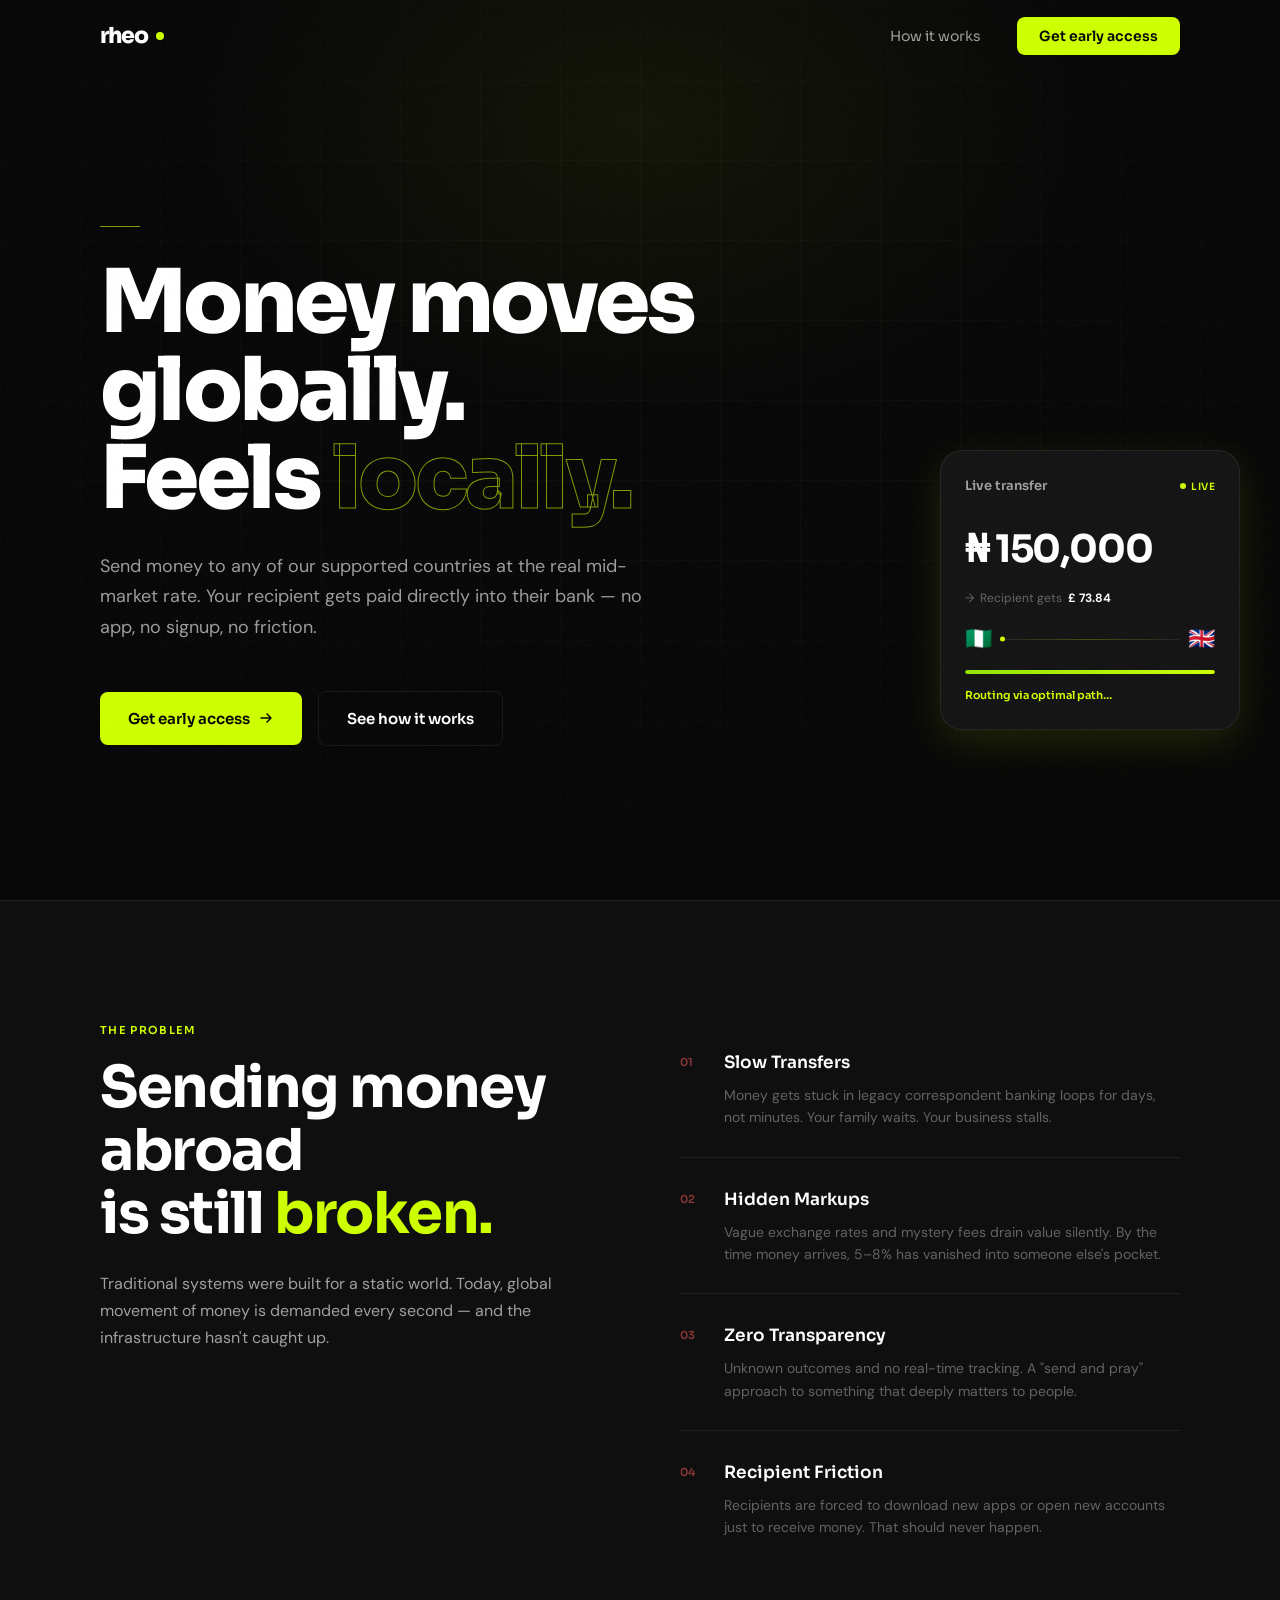
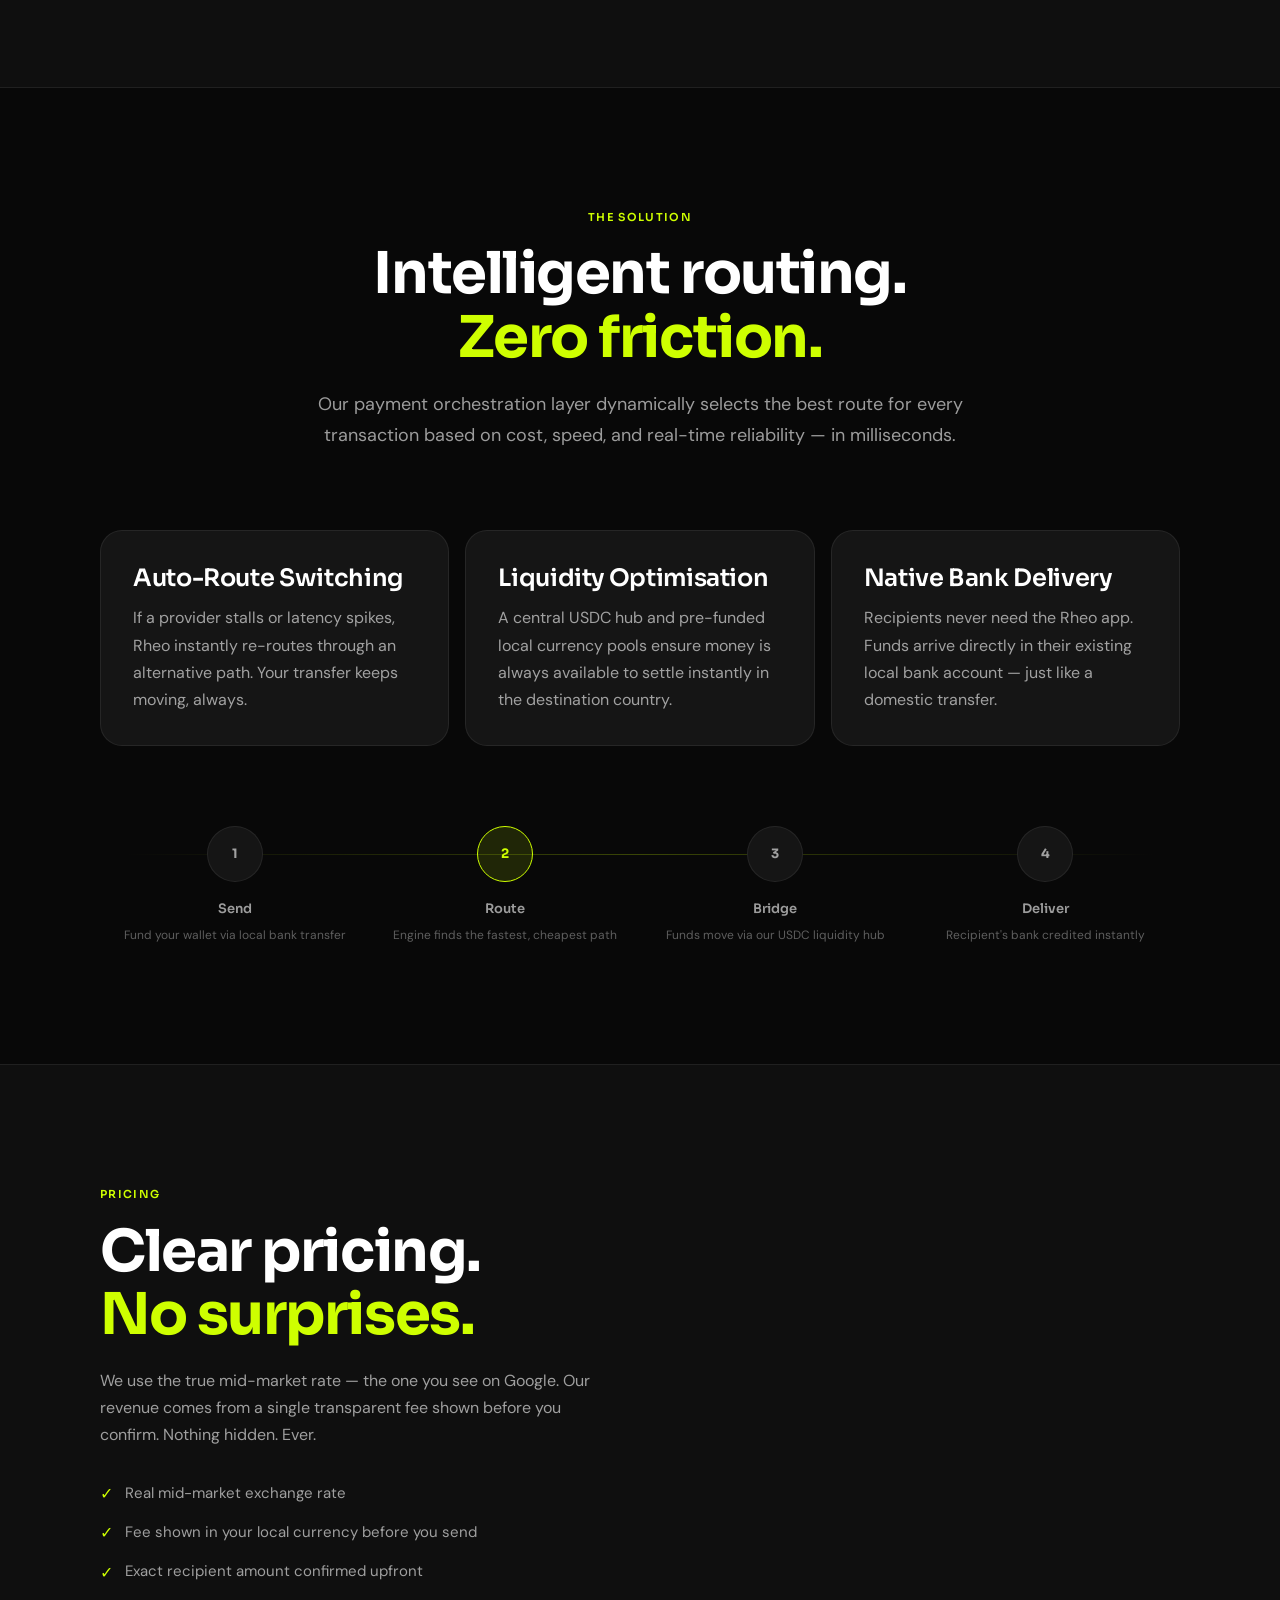
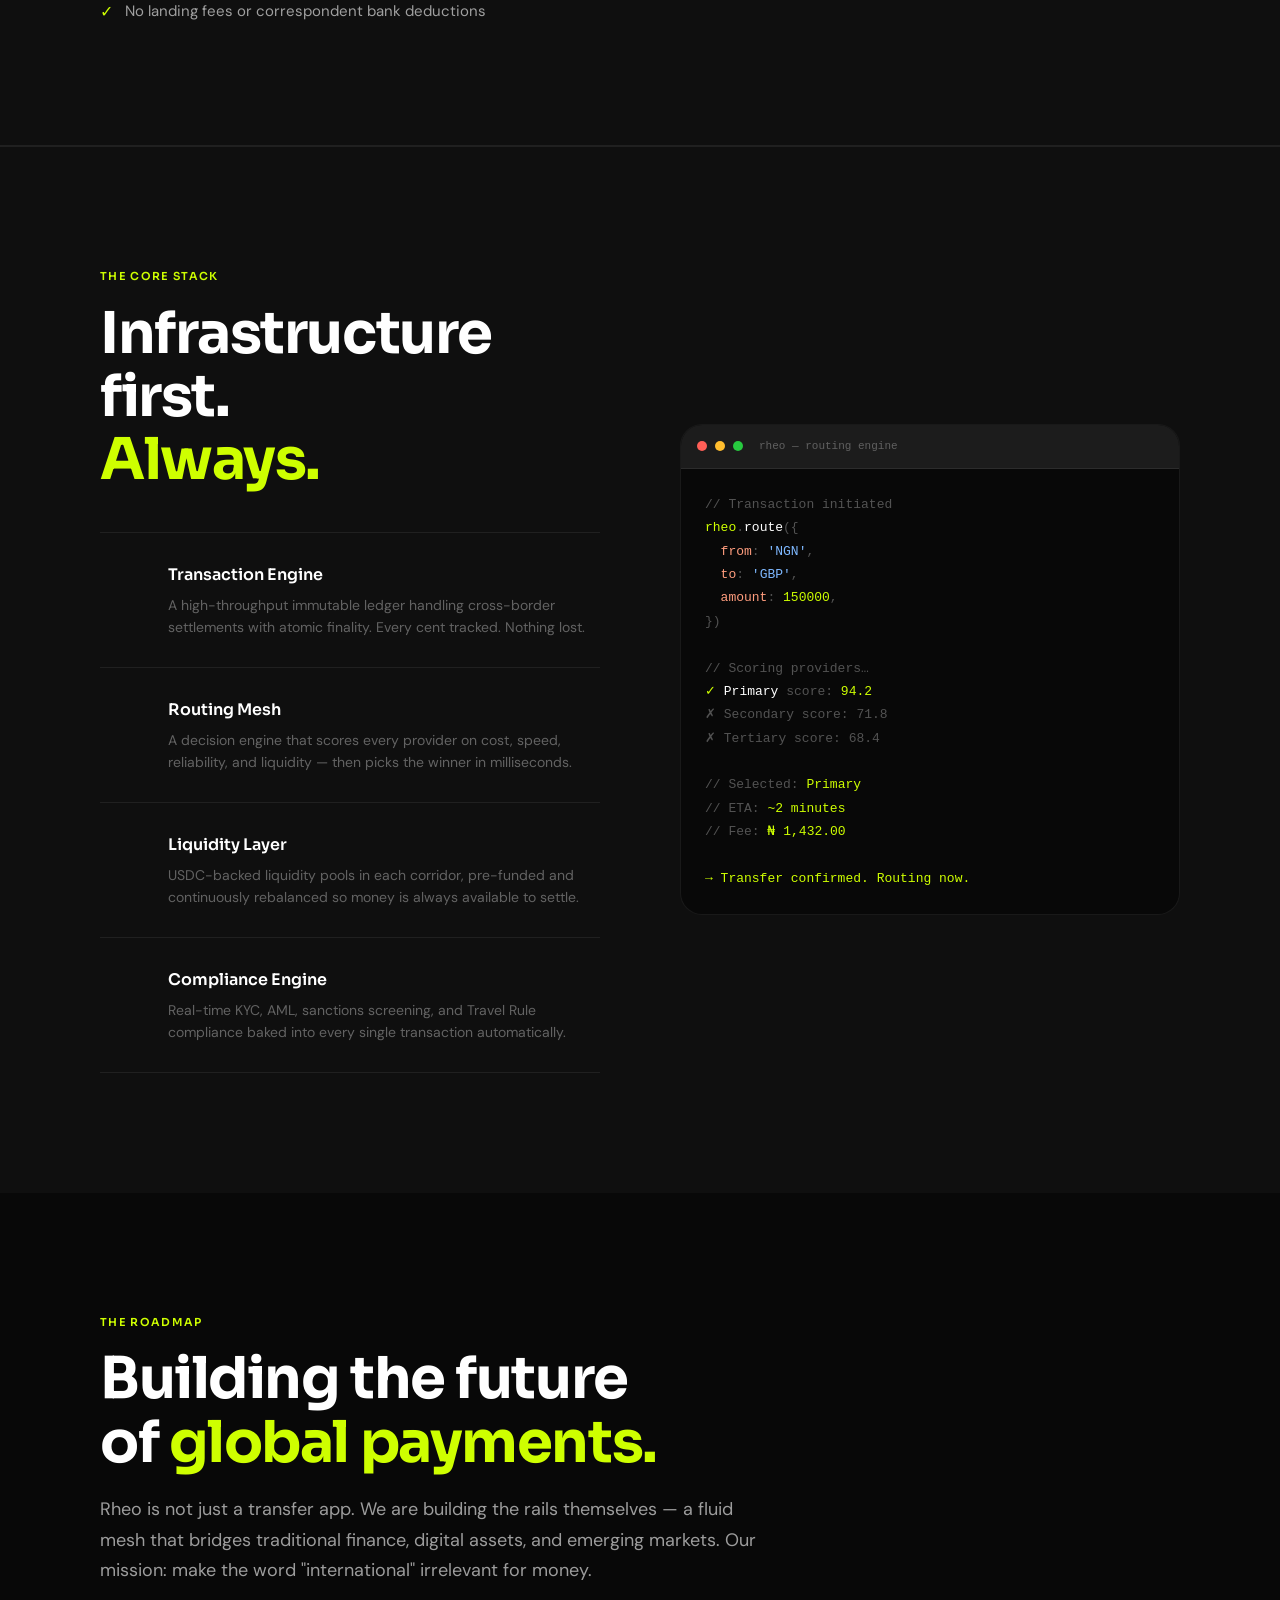
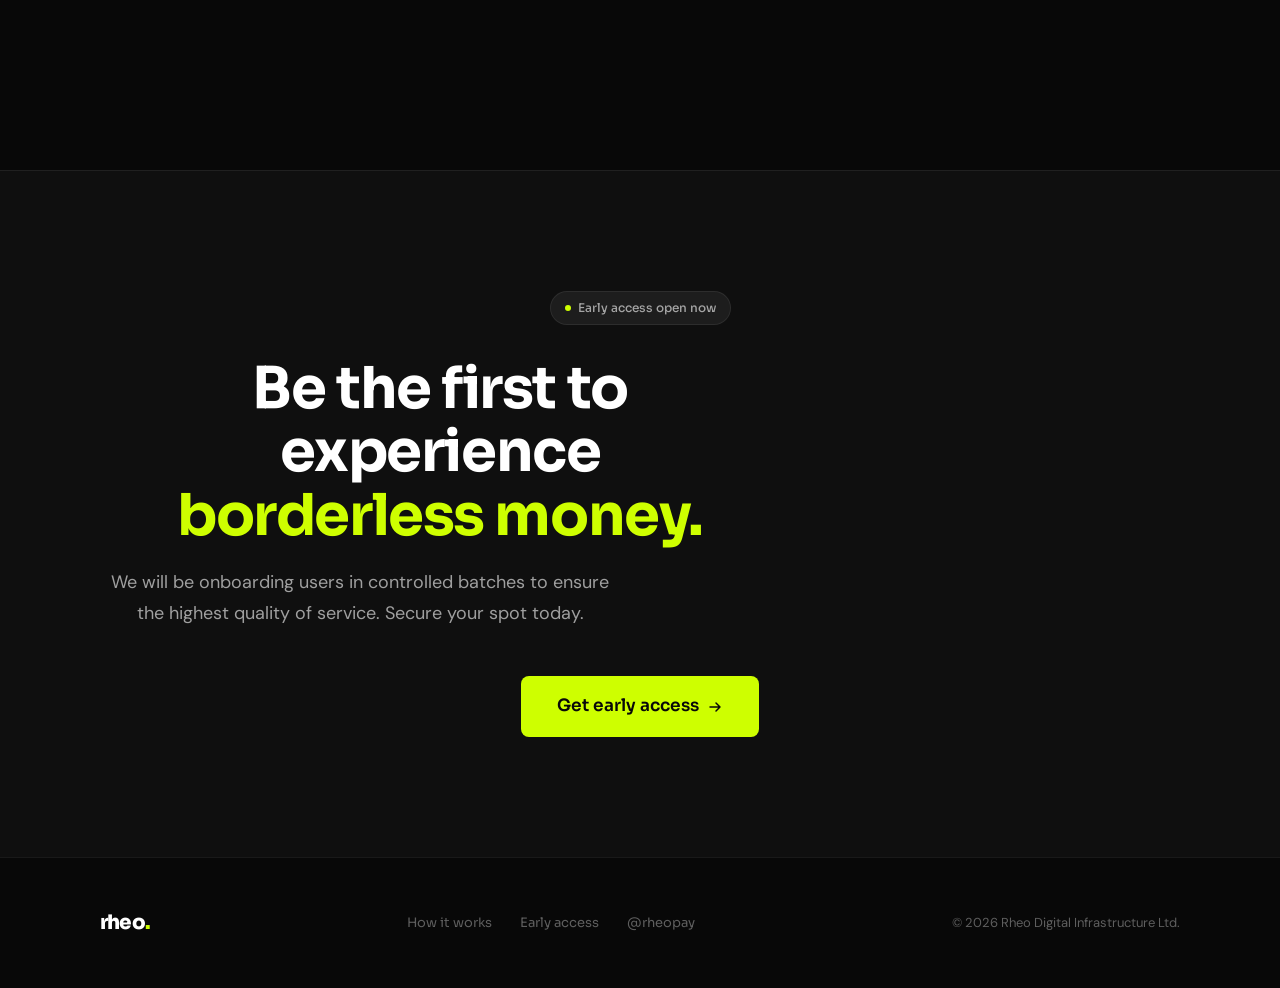
==== index.html @ 4172e14a "v1.0" ====
<!DOCTYPE html>
<html lang="en">
<head>
  <meta charset="UTF-8"/>
  <meta name="viewport" content="width=device-width, initial-scale=1.0"/>
  <meta name="author" content="Omidiran Toheeb"/>
  <meta name="description" content="Rheo — Global money routing infrastructure. Send money internationally as seamlessly as a local bank transfer."/>
  <title>Rheo — Global Money Routing Infrastructure</title>
  <link rel="preconnect" href="https://fonts.googleapis.com"/>
  <link rel="preconnect" href="https://fonts.gstatic.com" crossorigin/>
  <link href="https://fonts.googleapis.com/css2?family=Sora:wght@300;400;500;600;700;800&family=DM+Sans:ital,wght@0,300;0,400;0,500;1,300&display=swap" rel="stylesheet"/>
  <link rel="stylesheet" href="style.css"/>
</head>
<body>

  <!-- ════════════════════════════════════════
       NAVIGATION
  ════════════════════════════════════════ -->
  <nav class="nav" id="nav">
    <div class="nav__inner">
      <a href="index.html" class="nav__logo">
        rheo <span class="nav__logo-dot"></span>
      </a>
      <ul class="nav__links">
        <li><a href="work.html">How it works</a></li>
        <li><a href="access.html" class="nav__cta">Get early access</a></li>
      </ul>
    </div>
  </nav>

  <!-- ════════════════════════════════════════
       HERO
  ════════════════════════════════════════ -->
  <section class="hero">
    <div class="hero__bg"></div>

    <div class="hero__inner">
      <div class="hero__eyebrow reveal">
        <div class="hero__line"></div>
      </div>

      <h1 class="hero__title reveal reveal-delay-1">
        Money moves globally.<br>
        Feels <span class="highlight">locally.</span>
      </h1>

      <p class="hero__sub reveal reveal-delay-2">
        Send money to any of our supported countries at the real mid-market rate. Your recipient gets paid directly into their bank — no app, no signup, no friction.
      </p>

      <div class="hero__actions reveal reveal-delay-3">
        <a href="access.html" class="btn btn--lime">
          Get early access
          <svg width="16" height="16" viewBox="0 0 16 16" fill="none"><path d="M3 8h10M9 4l4 4-4 4" stroke="currentColor" stroke-width="1.5" stroke-linecap="round" stroke-linejoin="round"/></svg>
        </a>
        <a href="work.html" class="btn btn--outline">
          See how it works
        </a>
      </div>
    </div>

    <!-- floating transfer card -->
    <div class="hero__card-float reveal reveal-delay-4">
      <div class="transfer-card">
        <div class="transfer-card__header">
          <span class="transfer-card__title">Live transfer</span>
          <span class="live-badge">
            <span class="pill-dot"></span> LIVE
          </span>
        </div>
        <div class="transfer-card__amount">₦ 150,000</div>
        <div class="transfer-card__meta">
          <span>→</span> Recipient gets <strong style="color:var(--white)">£ 73.84</strong>
        </div>
        <div class="transfer-card__route">
          <span class="route-flag">🇳🇬</span>
          <div class="route-arrow"><div class="route-dot-anim"></div></div>
          <span class="route-flag">🇬🇧</span>
        </div>
        <div class="transfer-card__bar">
          <div class="transfer-card__bar-fill"></div>
        </div>
        <div class="transfer-card__status">Routing via optimal path…</div>
      </div>
    </div>
  </section>

  <!-- ════════════════════════════════════════
       STATS ROW
  ════════════════════════════════════════ -->
  <!-- <section class="section--sm">
    <div class="container">
      <div class="stats-row reveal">
        <div class="stats-row__item">
          <div class="stats-row__num"><span class="lime">5</span></div>
          <div class="stats-row__label">Launch corridors</div>
        </div>
        <div class="stats-row__item">
          <div class="stats-row__num">&lt;<span class="lime">4</span>m</div>
          <div class="stats-row__label">Transfer target time</div>
        </div>
        <div class="stats-row__item">
          <div class="stats-row__num"><span class="lime">0</span>%</div>
          <div class="stats-row__label">FX markup hidden</div>
        </div>
        <div class="stats-row__item">
          <div class="stats-row__num"><span class="lime">All</span></div>
          <div class="stats-row__label">Countries — our goal</div>
        </div>
      </div>
    </div>
  </section> -->

  <!-- ════════════════════════════════════════
       PROBLEM SECTION
  ════════════════════════════════════════ -->
  <section class="section problem-section">
    <div class="container">
      <div class="problem-grid">
        <div>
          <p class="label reveal">The problem</p>
          <h2 class="display-lg reveal reveal-delay-1" style="margin-top:16px; margin-bottom:24px;">
            Sending money abroad<br>is still <span class="lime">broken.</span>
          </h2>
          <p class="body-md reveal reveal-delay-2">
            Traditional systems were built for a static world. Today, global movement of money is demanded every second — and the infrastructure hasn't caught up.
          </p>
        </div>

        <div class="problem-list">
          <div class="problem-item reveal reveal-delay-1">
            <span class="problem-item__num">01</span>
            <div>
              <div class="problem-item__title">Slow Transfers</div>
              <div class="problem-item__body">Money gets stuck in legacy correspondent banking loops for days, not minutes. Your family waits. Your business stalls.</div>
            </div>
          </div>
          <div class="problem-item reveal reveal-delay-2">
            <span class="problem-item__num">02</span>
            <div>
              <div class="problem-item__title">Hidden Markups</div>
              <div class="problem-item__body">Vague exchange rates and mystery fees drain value silently. By the time money arrives, 5–8% has vanished into someone else's pocket.</div>
            </div>
          </div>
          <div class="problem-item reveal reveal-delay-3">
            <span class="problem-item__num">03</span>
            <div>
              <div class="problem-item__title">Zero Transparency</div>
              <div class="problem-item__body">Unknown outcomes and no real-time tracking. A "send and pray" approach to something that deeply matters to people.</div>
            </div>
          </div>
          <div class="problem-item reveal reveal-delay-4">
            <span class="problem-item__num">04</span>
            <div>
              <div class="problem-item__title">Recipient Friction</div>
              <div class="problem-item__body">Recipients are forced to download new apps or open new accounts just to receive money. That should never happen.</div>
            </div>
          </div>
        </div>
      </div>
    </div>
  </section>

  <!-- ════════════════════════════════════════
       SOLUTION SECTION
  ════════════════════════════════════════ -->
  <section class="section">
    <div class="container">
      <div class="solution-header reveal">
        <p class="label">The solution</p>
        <h2 class="display-lg" style="margin-top:16px; margin-bottom:20px;">
          Intelligent routing.<br><span class="lime">Zero friction.</span>
        </h2>
        <p class="body-lg">
          Our payment orchestration layer dynamically selects the best route for every transaction based on cost, speed, and real-time reliability — in milliseconds.
        </p>
      </div>

      <div class="solution-grid">
        <div class="card card--lime-border reveal reveal-delay-1">
          <h3 class="display-sm" style="margin-bottom:10px;">Auto-Route Switching</h3>
          <p class="body-md">If a provider stalls or latency spikes, Rheo instantly re-routes through an alternative path. Your transfer keeps moving, always.</p>
        </div>
        <div class="card card--lime-border reveal reveal-delay-2">
          <h3 class="display-sm" style="margin-bottom:10px;">Liquidity Optimisation</h3>
          <p class="body-md">A central USDC hub and pre-funded local currency pools ensure money is always available to settle instantly in the destination country.</p>
        </div>
        <div class="card card--lime-border reveal reveal-delay-3">
          <h3 class="display-sm" style="margin-bottom:10px;">Native Bank Delivery</h3>
          <p class="body-md">Recipients never need the Rheo app. Funds arrive directly in their existing local bank account — just like a domestic transfer.</p>
        </div>
      </div>

      <!-- step flow -->
      <div class="step-flow reveal">
        <div class="step">
          <div class="step__num active">1</div>
          <div class="step__label">Send</div>
          <div class="step__desc">Fund your wallet via local bank transfer</div>
        </div>
        <div class="step">
          <div class="step__num">2</div>
          <div class="step__label">Route</div>
          <div class="step__desc">Engine finds the fastest, cheapest path</div>
        </div>
        <div class="step">
          <div class="step__num">3</div>
          <div class="step__label">Bridge</div>
          <div class="step__desc">Funds move via our USDC liquidity hub</div>
        </div>
        <div class="step">
          <div class="step__num">4</div>
          <div class="step__label">Deliver</div>
          <div class="step__desc">Recipient's bank credited instantly</div>
        </div>
      </div>
    </div>
  </section>

  <!-- ════════════════════════════════════════
       PRICING SECTION
  ════════════════════════════════════════ -->
  <section class="section" style="background: var(--black-2); border-top: 1px solid var(--border); border-bottom: 1px solid var(--border);">
    <div class="container">
      <div class="pricing-grid">
        <div>
          <p class="label reveal">Pricing</p>
          <h2 class="display-lg reveal reveal-delay-1" style="margin-top:16px; margin-bottom:20px;">
            Clear pricing.<br><span class="lime">No surprises.</span>
          </h2>
          <p class="body-md reveal reveal-delay-2" style="margin-bottom:32px;">
            We use the true mid-market rate — the one you see on Google. Our revenue comes from a single transparent fee shown before you confirm. Nothing hidden. Ever.
          </p>
          <div style="display:flex; flex-direction:column; gap:12px;" class="reveal reveal-delay-3">
            <div style="display:flex; align-items:center; gap:12px;">
              <span style="color:var(--lime); font-size:16px;">✓</span>
              <span class="body-md" style="font-size:15px;">Real mid-market exchange rate</span>
            </div>
            <div style="display:flex; align-items:center; gap:12px;">
              <span style="color:var(--lime); font-size:16px;">✓</span>
              <span class="body-md" style="font-size:15px;">Fee shown in your local currency before you send</span>
            </div>
            <div style="display:flex; align-items:center; gap:12px;">
              <span style="color:var(--lime); font-size:16px;">✓</span>
              <span class="body-md" style="font-size:15px;">Exact recipient amount confirmed upfront</span>
            </div>
            <div style="display:flex; align-items:center; gap:12px;">
              <span style="color:var(--lime); font-size:16px;">✓</span>
              <span class="body-md" style="font-size:15px;">No landing fees or correspondent bank deductions</span>
            </div>
          </div>
        </div>

        <!-- <div class="reveal reveal-delay-2">
          <div class="pricing-comparison">
            <div class="pricing-comparison__header">
              <div class="pricing-comparison__col-label">Amount</div>
              <div class="pricing-comparison__col-label">Others (avg)</div>
              <div class="pricing-comparison__col-label ours">Rheo fee</div>
            </div>
            <div class="pricing-row">
              <div class="pricing-row__amount">$50</div>
              <div class="pricing-row__fee">~$3.10</div>
              <div class="pricing-row__fee ours">$1.83</div>
            </div>
            <div class="pricing-row">
              <div class="pricing-row__amount">$100</div>
              <div class="pricing-row__fee">~$5.20</div>
              <div class="pricing-row__fee ours">$2.93</div>
            </div>
            <div class="pricing-row">
              <div class="pricing-row__amount">$250</div>
              <div class="pricing-row__fee">~$7.80</div>
              <div class="pricing-row__fee ours">$5.12</div>
            </div>
            <div class="pricing-row">
              <div class="pricing-row__amount">$500</div>
              <div class="pricing-row__fee">~$12.50</div>
              <div class="pricing-row__fee ours">$7.94</div>
            </div>
            <div class="pricing-row">
              <div class="pricing-row__amount">$1,000</div>
              <div class="pricing-row__fee">~$22.00</div>
              <div class="pricing-row__fee ours">$13.04</div>
            </div>
            <div class="pricing-row">
              <div class="pricing-row__amount">$5,000</div>
              <div class="pricing-row__fee">~$85.00</div>
              <div class="pricing-row__fee ours">$45.00</div>
            </div> 
          </div>
          <p class="body-sm" style="text-align:center; margin-top:12px;">Fee computed dynamically per corridor. No hidden additions.</p>
        </div> -->
      </div>
    </div>
  </section>

  <!-- ════════════════════════════════════════
       CORE STACK SECTION
  ════════════════════════════════════════ -->
  <section class="section stack-section">
    <div class="container">
      <div class="stack-grid">
        <div>
          <p class="label reveal">The core stack</p>
          <h2 class="display-lg reveal reveal-delay-1" style="margin-top:16px; margin-bottom:40px;">
            Infrastructure first.<br><span class="lime">Always.</span>
          </h2>
          <div class="stack-list">
            <div class="stack-item reveal reveal-delay-1">
              <div></div>
              <div>
                <div class="stack-item__title">Transaction Engine</div>
                <div class="stack-item__body">A high-throughput immutable ledger handling cross-border settlements with atomic finality. Every cent tracked. Nothing lost.</div>
              </div>
            </div>
            <div class="stack-item reveal reveal-delay-2">
              <div></div>
              <div>
                <div class="stack-item__title">Routing Mesh</div>
                <div class="stack-item__body">A decision engine that scores every provider on cost, speed, reliability, and liquidity — then picks the winner in milliseconds.</div>
              </div>
            </div>
            <div class="stack-item reveal reveal-delay-3">
              <div></div>
              <div>
                <div class="stack-item__title">Liquidity Layer</div>
                <div class="stack-item__body">USDC-backed liquidity pools in each corridor, pre-funded and continuously rebalanced so money is always available to settle.</div>
              </div>
            </div>
            <div class="stack-item reveal reveal-delay-4">
              <div></div>
              <div>
                <div class="stack-item__title">Compliance Engine</div>
                <div class="stack-item__body">Real-time KYC, AML, sanctions screening, and Travel Rule compliance baked into every single transaction automatically.</div>
              </div>
            </div>
          </div>
        </div>

        <!-- terminal -->
        <div class="terminal reveal reveal-delay-2">
          <div class="terminal__bar">
            <div class="terminal__dot" style="background:#FF5F57;"></div>
            <div class="terminal__dot" style="background:#FFBD2E;"></div>
            <div class="terminal__dot" style="background:#27C93F;"></div>
            <span style="margin-left:8px; font-size:11px; color:rgba(255,255,255,0.3); font-family:'Courier New';">rheo — routing engine</span>
          </div>
          <div class="terminal__body">
            <div><span class="t-dim">// Transaction initiated</span></div>
            <div><span class="t-lime">rheo</span><span class="t-dim">.</span><span class="t-white">route</span><span class="t-dim">({</span></div>
            <div>&nbsp;&nbsp;<span class="t-str">from</span><span class="t-dim">: </span><span class="t-blue">'NGN'</span><span class="t-dim">,</span></div>
            <div>&nbsp;&nbsp;<span class="t-str">to</span><span class="t-dim">: </span><span class="t-blue">'GBP'</span><span class="t-dim">,</span></div>
            <div>&nbsp;&nbsp;<span class="t-str">amount</span><span class="t-dim">: </span><span class="t-lime">150000</span><span class="t-dim">,</span></div>
            <div><span class="t-dim">})</span></div>
            <br>
            <div><span class="t-dim">// Scoring providers…</span></div>
            <div><span class="t-lime">✓</span> <span class="t-white">Primary</span><span class="t-dim"> score: </span><span class="t-lime">94.2</span></div>
            <div><span class="t-dim">✗ Secondary</span> <span class="t-dim">score: 71.8</span></div>
            <div><span class="t-dim">✗ Tertiary</span> <span class="t-dim">score: 68.4</span></div>
            <br>
            <div><span class="t-dim">// Selected: </span><span class="t-lime">Primary</span></div>
            <div><span class="t-dim">// ETA: </span><span class="t-lime">~2 minutes</span></div>
            <div><span class="t-dim">// Fee: </span><span class="t-lime">₦ 1,432.00</span></div>
            <br>
            <div><span class="t-lime">→ Transfer confirmed. Routing now.</span></div>
          </div>
        </div>
      </div>
    </div>
  </section>

  <!-- ════════════════════════════════════════
       FUTURE SECTION
  ════════════════════════════════════════ -->
  <section class="section">
    <div class="container">
      <div style="max-width:680px; margin-bottom:64px;">
        <p class="label reveal">The roadmap</p>
        <h2 class="display-lg reveal reveal-delay-1" style="margin-top:16px; margin-bottom:20px;">
          Building the future<br>of <span class="lime">global payments.</span>
        </h2>
        <p class="body-lg reveal reveal-delay-2">
          Rheo is not just a transfer app. We are building the rails themselves — a fluid mesh that bridges traditional finance, digital assets, and emerging markets. Our mission: make the word "international" irrelevant for money.
        </p>
      </div>

      <!-- <div class="future-grid">
        <div class="card reveal reveal-delay-1">
          <div style="font-size:11px; font-family:var(--font-display); font-weight:600; letter-spacing:0.1em; text-transform:uppercase; color:var(--lime); margin-bottom:16px;">Phase 1 — Now</div>
          <h3 class="display-sm" style="margin-bottom:10px;">Consumer Remittance App</h3>
          <p class="body-md">5 corridors. Fast, transparent transfers. Premium mobile experience. Recipient needs no Rheo account.</p>
        </div>
        <div class="card reveal reveal-delay-2">
          <div style="font-size:11px; font-family:var(--font-display); font-weight:600; letter-spacing:0.1em; text-transform:uppercase; color:var(--white-35); margin-bottom:16px;">Phase 2 — Year 2</div>
          <h3 class="display-sm" style="margin-bottom:10px;">Scale + SME Tools</h3>
          <p class="body-md">Expand corridors globally. Business payment tools. Batch payments. Team approvals. Volume pricing.</p>
        </div>
        <div class="card reveal reveal-delay-3">
          <div style="font-size:11px; font-family:var(--font-display); font-weight:600; letter-spacing:0.1em; text-transform:uppercase; color:var(--white-35); margin-bottom:16px;">Phase 3 — Year 6+</div>
          <h3 class="display-sm" style="margin-bottom:10px;">Infrastructure Layer</h3>
          <p class="body-md">Banks and fintechs integrate Rheo via API/SDK. We become the settlement layer. Liquidity-as-a-Service.</p>
        </div>
      </div> -->
    </div>
  </section>

  <!-- ════════════════════════════════════════
       CTA
  ════════════════════════════════════════ -->
  <section class="section cta-section">
    <div class="container">
      <div class="pill reveal" style="width:fit-content; margin-bottom:32px;">
        <span class="pill-dot"></span>
        Early access open now
      </div>
      <h2 class="display-lg reveal reveal-delay-1" style="margin-bottom:20px; max-width:680px;">
        Be the first to experience<br><span class="lime">borderless money.</span>
      </h2>
      <p class="body-lg reveal reveal-delay-2" style="max-width:520px; margin-bottom:48px;">
        We will be onboarding users in controlled batches to ensure the highest quality of service. Secure your spot today.
      </p>
      <div class="reveal reveal-delay-3">
        <a href="access.html" class="btn btn--lime" style="font-size:17px; padding:16px 36px;">
          Get early access
          <svg width="16" height="16" viewBox="0 0 16 16" fill="none"><path d="M3 8h10M9 4l4 4-4 4" stroke="currentColor" stroke-width="1.5" stroke-linecap="round" stroke-linejoin="round"/></svg>
        </a>
      </div>
    </div>
  </section>

  <!-- ════════════════════════════════════════
       FOOTER
  ════════════════════════════════════════ -->
  <footer>
    <div class="footer__inner">
      <span class="footer__logo">rheo<span style="color:var(--lime);">.</span></span>
      <div class="footer__links">
        <a href="work.html" class="footer__link">How it works</a>
        <a href="access.html" class="footer__link">Early access</a>
        <a href="https://x.com/rheopay" target="_blank" rel="noopener" class="footer__link">@rheopay</a>
      </div>
      <span class="footer__copy">© 2026 Rheo Digital Infrastructure Ltd.</span>
    </div>
  </footer>

  <script src="script.js"></script>
</body>
</html>
---- style.css ----
/* ============================================
   RHEO — Global Design System
   ============================================ */

@import url('https://fonts.googleapis.com/css2?family=Sora:wght@300;400;500;600;700;800&family=DM+Sans:ital,wght@0,300;0,400;0,500;1,300&display=swap');

/* ---- Reset ---- */
*, *::before, *::after { 
  box-sizing: border-box; 
  margin: 0; 
  padding: 0; 
}
html { 
  scroll-behavior: smooth; 
  font-size: 67.5%; 
}

/* ---- Tokens ---- */
:root {
  --black:       #080808;
  --black-2:     #0f0f0f;
  --black-3:     #151515;
  --black-4:     #1c1c1c;
  --border:      rgba(255,255,255,0.07);
  --border-lime: rgba(206,255,0,0.25);
  --white:       #ffffff;
  --white-60:    rgba(255,255,255,0.6);
  --white-35:    rgba(255,255,255,0.35);
  --white-12:    rgba(255,255,255,0.12);
  --white-06:    rgba(255,255,255,0.06);
  --lime:        #CEFF00;
  --lime-dim:    #91E500;
  --lime-glow:   rgba(206,255,0,0.12);
  --lime-glow-strong: rgba(206,255,0,0.22);
  --red-soft:    #FF5C5C;

  --font-display: 'Sora', sans-serif;
  --font-body:    'DM Sans', sans-serif;

  --nav-h:       72px;
  --max-w:       1160px;
  --r-sm:        8px;
  --r-md:        14px;
  --r-lg:        22px;
  --r-xl:        32px;
}

/* ---- Base ---- */
body {
  background: var(--black);
  color: var(--white);
  font-family: var(--font-body);
  font-size: 16px;
  line-height: 1.7;
  -webkit-font-smoothing: antialiased;
  overflow-x: hidden;
}

img { 
  display: block; 
  max-width: 100%; 
}
a  { 
  text-decoration: none; 
  color: inherit; 
}
ul, ol { 
  list-style: none; 
}

/* ---- Scrollbar ---- */
::-webkit-scrollbar { 
  width: 4px; 
}
::-webkit-scrollbar-track { 
  background: var(--black); 
}
::-webkit-scrollbar-thumb { 
  background: var(--border); 
  border-radius: 4px; 
}

/* ============================================
   NOISE GRAIN OVERLAY
   ============================================ */
body::before {
  content: '';
  position: fixed;
  inset: 0;
  background-image: url("data:image/svg+xml,%3Csvg viewBox='0 0 256 256' xmlns='http://www.w3.org/2000/svg'%3E%3Cfilter id='noise'%3E%3CfeTurbulence type='fractalNoise' baseFrequency='0.9' numOctaves='4' stitchTiles='stitch'/%3E%3C/filter%3E%3Crect width='100%25' height='100%25' filter='url(%23noise)' opacity='0.03'/%3E%3C/svg%3E");
  pointer-events: none;
  z-index: 9999;
  opacity: 0.4;
}

/* ============================================
   LAYOUT UTILITIES
   ============================================ */
.container {
  max-width: var(--max-w);
  margin: 0 auto;
  padding: 0 40px;
}

.section { 
  padding: 120px 0; 
}
.section--sm { 
  padding: 80px 0; 
}

.divider {
  width: 100%;
  height: 1px;
  background: var(--border);
}

/* ============================================
   TYPOGRAPHY
   ============================================ */
.display-xl {
  font-family: var(--font-display);
  font-size: clamp(44px, 6vw, 80px);
  font-weight: 700;
  line-height: 1.05;
  letter-spacing: -0.03em;
}

.display-lg {
  font-family: var(--font-display);
  font-size: clamp(36px, 4.5vw, 60px);
  font-weight: 700;
  line-height: 1.1;
  letter-spacing: -0.025em;
}

.display-md {
  font-family: var(--font-display);
  font-size: clamp(26px, 3vw, 40px);
  font-weight: 600;
  line-height: 1.2;
  letter-spacing: -0.02em;
}

.display-sm {
  font-family: var(--font-display);
  font-size: clamp(18px, 2vw, 24px);
  font-weight: 600;
  line-height: 1.3;
  letter-spacing: -0.015em;
}

.body-lg { 
  font-size: 18px; 
  line-height: 1.7; 
  color: var(--white-60); 
}
.body-md { 
  font-size: 16px; 
  line-height: 1.7; 
  color: var(--white-60); 
}
.body-sm { 
  font-size: 14px; 
  line-height: 1.6; 
  color: var(--white-35); 
}

.lime { 
  color: var(--lime); 
}
.label {
  font-family: var(--font-display);
  font-size: 11px;
  font-weight: 600;
  letter-spacing: 0.12em;
  text-transform: uppercase;
  color: var(--lime);
}

/* ============================================
   NAVIGATION
   ============================================ */
.nav {
  position: fixed;
  top: 0; left: 0; right: 0;
  z-index: 1000;
  height: var(--nav-h);
  display: flex;
  align-items: center;
  transition: background 0.3s, border-color 0.3s;
}

.nav.scrolled {
  background: rgba(8,8,8,0.92);
  border-bottom: 1px solid var(--border);
  -webkit-backdrop-filter: blur(20px);
  -webkit-backdrop-filter: blur(20px);
  -webkit-backdrop-filter: blur(20px);
  -webkit-backdrop-filter: blur(20px);
  -webkit-backdrop-filter: blur(20px);
  -webkit-backdrop-filter: blur(20px);
  -webkit-backdrop-filter: blur(20px);
  -webkit-backdrop-filter: blur(20px);
  -webkit-backdrop-filter: blur(20px);
  backdrop-filter: blur(20px);
}

.nav__inner {
  max-width: var(--max-w);
  margin: 0 auto;
  padding: 0 40px;
  width: 100%;
  display: flex;
  align-items: center;
  justify-content: space-between;
}

.nav__logo {
  font-family: var(--font-display);
  font-size: 22px;
  font-weight: 800;
  letter-spacing: -0.04em;
  color: var(--white);
  display: flex;
  align-items: center;
  gap: 8px;
}

.nav__logo-dot {
  width: 8px; height: 8px;
  border-radius: 50%;
  background: var(--lime);
  display: inline-block;
}

.nav__links {
  display: flex;
  align-items: center;
  gap: 36px;
}

.nav__links a {
  font-size: 14px;
  font-weight: 400;
  color: var(--white-60);
  transition: color 0.2s;
  font-family: var(--font-display);
}

.nav__links a:hover { color: var(--white); }
.nav__links a.active { color: var(--white); }

.nav__cta {
  background: var(--lime);
  color: var(--black) !important;
  font-weight: 600 !important;
  padding: 10px 22px;
  border-radius: var(--r-sm);
  font-size: 14px !important;
  transition: background 0.2s, transform 0.15s !important;
}

.nav__cta:hover {
  background: #d8ff26 !important;
  transform: translateY(-1px);
}

/* ============================================
   BUTTONS
   ============================================ */
.btn {
  display: inline-flex;
  align-items: center;
  gap: 8px;
  font-family: var(--font-display);
  font-size: 15px;
  font-weight: 600;
  border-radius: var(--r-sm);
  padding: 14px 28px;
  cursor: pointer;
  transition: all 0.2s;
  border: none;
  white-space: nowrap;
}

.btn--lime {
  background: var(--lime);
  color: var(--black);
}

.btn--lime:hover {
  background: #d8ff26;
  transform: translateY(-2px);
  box-shadow: 0 8px 30px rgba(206,255,0,0.25);
}

.btn--outline {
  background: transparent;
  color: var(--white);
  border: 1px solid var(--border);
}

.btn--outline:hover {
  border-color: rgba(255,255,255,0.25);
  background: var(--white-06);
}

.btn--sm {
  font-size: 13px;
  padding: 10px 20px;
}

.btn svg { transition: transform 0.2s; }
.btn:hover svg { transform: translateX(3px); }

/* ============================================
   PILL / BADGE
   ============================================ */
.pill {
  display: inline-flex;
  align-items: center;
  gap: 7px;
  background: var(--white-06);
  border: 1px solid var(--border);
  border-radius: 100px;
  padding: 6px 14px;
  font-size: 12px;
  font-family: var(--font-display);
  font-weight: 500;
  color: var(--white-60);
}

.pill-dot {
  width: 6px; height: 6px;
  border-radius: 50%;
  background: var(--lime);
  flex-shrink: 0;
  animation: pulse-dot 2s ease-in-out infinite;
}

@keyframes pulse-dot {
  0%,100% { opacity: 1; transform: scale(1); }
  50% { opacity: 0.5; transform: scale(0.7); }
}

/* ============================================
   CARDS
   ============================================ */
.card {
  background: var(--black-3);
  border: 1px solid var(--border);
  border-radius: var(--r-lg);
  padding: 32px;
  transition: border-color 0.3s, transform 0.3s;
}

.card:hover {
  border-color: rgba(255,255,255,0.12);
  transform: translateY(-3px);
}

.card--lime-border:hover {
  border-color: var(--border-lime);
}

.card__icon {
  width: 44px; height: 44px;
  border-radius: var(--r-sm);
  background: var(--lime-glow);
  border: 1px solid var(--border-lime);
  display: flex;
  align-items: center;
  justify-content: center;
  margin-bottom: 20px;
  font-size: 20px;
}

/* ============================================
   STAT CARDS
   ============================================ */
.stat-card {
  background: var(--black-3);
  border: 1px solid var(--border);
  border-radius: var(--r-md);
  padding: 24px;
}

.stat-card__num {
  font-family: var(--font-display);
  font-size: 36px;
  font-weight: 700;
  letter-spacing: -0.03em;
  color: var(--white);
  margin-bottom: 4px;
}

.stat-card__num .lime { 
  color: var(--lime); 
}
.stat-card__label { 
  font-size: 13px; 
  color: var(--white-35); 
  font-family: var(--font-display); 
}

/* ============================================
   HERO — INDEX
   ============================================ */
.hero {
  min-height: 100vh;
  display: flex;
  align-items: center;
  padding-top: var(--nav-h);
  position: relative;
  overflow: hidden;
}

.hero__bg {
  position: absolute;
  inset: 0;
  pointer-events: none;
}

/* Radial glow */
.hero__bg::before {
  content: '';
  position: absolute;
  top: -20%;
  left: 50%;
  transform: translateX(-50%);
  width: 900px;
  height: 600px;
  background: radial-gradient(ellipse, rgba(206,255,0,0.06) 0%, transparent 70%);
  border-radius: 50%;
}

/* Grid lines */
.hero__bg::after {
  content: '';
  position: absolute;
  inset: 0;
  background-image:
    linear-gradient(rgba(255,255,255,0.025) 1px, transparent 1px),
    linear-gradient(90deg, rgba(255,255,255,0.025) 1px, transparent 1px);
  background-size: 80px 80px;
  -webkit-mask-image: radial-gradient(ellipse 80% 70% at 50% 40%, black 30%, transparent 100%);
  mask-image: radial-gradient(ellipse 80% 70% at 50% 40%, black 30%, transparent 100%);
}

.hero__inner {
  position: relative;
  z-index: 2;
  max-width: var(--max-w);
  margin: 0 auto;
  padding: 0 40px;
  width: 100%;
  padding-top: 100px;
  padding-bottom: 100px;
}

.hero__eyebrow {
  margin-bottom: 32px;
  display: flex;
  align-items: center;
  gap: 16px;
}

.hero__line {
  width: 40px;
  height: 1px;
  background: var(--lime);
  opacity: 0.6;
}

.hero__title {
  font-family: var(--font-display);
  font-size: clamp(48px, 7vw, 88px);
  font-weight: 800;
  line-height: 1.0;
  letter-spacing: -0.04em;
  margin-bottom: 28px;
  max-width: 900px;
}

.hero__title .highlight {
  color: transparent;
  -webkit-text-stroke: 1px rgba(206,255,0,0.6);
  position: relative;
}

.hero__sub {
  font-size: 18px;
  color: var(--white-60);
  max-width: 560px;
  line-height: 1.7;
  margin-bottom: 48px;
}

.hero__actions {
  display: flex;
  align-items: center;
  gap: 16px;
  flex-wrap: wrap;
}

.hero__scroll {
  position: absolute;
  bottom: 40px;
  left: 50%;
  transform: translateX(-50%);
  display: flex;
  flex-direction: column;
  align-items: center;
  gap: 8px;
  opacity: 0.3;
  animation: float 3s ease-in-out infinite;
}

@keyframes float {
  0%,100% { transform: translateX(-50%) translateY(0); }
  50% { transform: translateX(-50%) translateY(6px); }
}

.hero__scroll span {
  font-size: 10px;
  letter-spacing: 0.15em;
  text-transform: uppercase;
  font-family: var(--font-display);
}

.hero__scroll-line {
  width: 1px;
  height: 40px;
  background: linear-gradient(to bottom, var(--white), transparent);
}

/* live transfer card */
.hero__card-float {
  position: absolute;
  right: 40px;
  top: 50%;
  transform: translateY(-50%);
  width: 300px;
  z-index: 3;
}

.transfer-card {
  background: var(--black-3);
  border: 1px solid var(--border);
  border-radius: var(--r-lg);
  padding: 24px;
  box-shadow: 0 12px 40px rgba(206,255,0,0.12);
}

.transfer-card__header {
  display: flex;
  align-items: center;
  justify-content: space-between;
  margin-bottom: 20px;
}

.transfer-card__title {
  font-family: var(--font-display);
  font-size: 13px;
  font-weight: 600;
  color: var(--white-60);
}

.live-badge {
  display: flex;
  align-items: center;
  gap: 5px;
  font-size: 10px;
  font-family: var(--font-display);
  font-weight: 600;
  color: var(--lime);
  letter-spacing: 0.05em;
}

.transfer-card__amount {
  font-family: var(--font-display);
  font-size: 38px;
  font-weight: 700;
  letter-spacing: -0.03em;
  margin-bottom: 6px;
}

.transfer-card__meta {
  font-size: 12px;
  color: var(--white-35);
  margin-bottom: 20px;
  display: flex;
  align-items: center;
  gap: 6px;
}

.transfer-card__route {
  display: flex;
  align-items: center;
  gap: 8px;
  margin-bottom: 20px;
}

.route-flag {
  font-size: 22px;
  line-height: 1;
}

.route-arrow {
  flex: 1;
  height: 1px;
  background: linear-gradient(90deg, var(--border), var(--border-lime), var(--border));
  position: relative;
}

.route-dot-anim {
  position: absolute;
  top: 50%;
  transform: translateY(-50%);
  width: 5px; height: 5px;
  border-radius: 50%;
  background: var(--lime);
  animation: route-travel 2.5s ease-in-out infinite;
}

@keyframes route-travel {
  0% { left: 0%; opacity: 0; }
  10% { opacity: 1; }
  90% { opacity: 1; }
  100% { left: 100%; opacity: 0; }
}

.transfer-card__bar {
  background: var(--black-4);
  border-radius: 4px;
  height: 4px;
  overflow: hidden;
  margin-bottom: 12px;
}

.transfer-card__bar-fill {
  height: 100%;
  background: linear-gradient(90deg, var(--lime-dim), var(--lime));
  border-radius: 4px;
  animation: progress 3s ease-in-out infinite;
}

@keyframes progress {
  0% { width: 0%; }
  60% { width: 100%; }
  61%,100% { width: 0%; opacity: 0; }
}

.transfer-card__status {
  font-size: 11px;
  color: var(--lime);
  font-family: var(--font-display);
  font-weight: 600;
}

/* ============================================
   PROBLEM SECTION
   ============================================ */
.problem-section {
  background: var(--black-2);
  border-top: 1px solid var(--border);
  border-bottom: 1px solid var(--border);
}

.problem-grid {
  display: grid;
  grid-template-columns: 1fr 1fr;
  gap: 80px;
  align-items: start;
}

.problem-list {
  display: flex;
  flex-direction: column;
  gap: 0;
}

.problem-item {
  display: flex;
  align-items: flex-start;
  gap: 20px;
  padding: 28px 0;
  border-bottom: 1px solid var(--border);
}

.problem-item:last-child { border-bottom: none; }

.problem-item__num {
  font-family: var(--font-display);
  font-size: 11px;
  font-weight: 600;
  color: var(--red-soft);
  opacity: 0.5;
  padding-top: 4px;
  flex-shrink: 0;
  width: 24px;
}

.problem-item__title {
  font-family: var(--font-display);
  font-size: 17px;
  font-weight: 600;
  color: var(--white);
  margin-bottom: 6px;
}

.problem-item__body { 
  font-size: 14px; 
  color: var(--white-35); 
  line-height: 1.6; 
}

/* ============================================
   SOLUTION SECTION
   ============================================ */
.solution-header { 
  text-align: center; 
  max-width: 700px; 
  margin: 0 auto 80px; 
}

.solution-grid {
  display: grid;
  grid-template-columns: repeat(3, 1fr);
  gap: 16px;
  margin-bottom: 60px;
}

/* step flow */
.step-flow {
  display: flex;
  align-items: stretch;
  gap: 0;
  margin-top: 80px;
  position: relative;
}

.step-flow::before {
  content: '';
  position: absolute;
  top: 28px;
  left: 24px;
  right: 24px;
  height: 1px;
  background: linear-gradient(90deg, transparent, var(--border-lime), transparent);
}

.step {
  flex: 1;
  text-align: center;
  padding: 0 16px;
  position: relative;
}

.step__num {
  width: 56px; height: 56px;
  border-radius: 50%;
  background: var(--black-3);
  border: 1px solid var(--border);
  display: flex;
  align-items: center;
  justify-content: center;
  margin: 0 auto 16px;
  font-family: var(--font-display);
  font-size: 13px;
  font-weight: 700;
  color: var(--white-60);
  position: relative;
  z-index: 1;
  transition: border-color 0.3s, color 0.3s;
}

.step__num.active {
  border-color: var(--lime);
  color: var(--lime);
  background: var(--lime-glow);
}

.step__label {
  font-family: var(--font-display);
  font-size: 13px;
  font-weight: 600;
  color: var(--white-60);
  margin-bottom: 6px;
}

.step__desc { 
  font-size: 12px; 
  color: var(--white-35); 
  line-height: 1.5; 
}

/* ============================================
   STATS ROW
   ============================================ */
.stats-row {
  display: grid;
  grid-template-columns: repeat(4, 1fr);
  gap: 1px;
  background: var(--border);
  border: 1px solid var(--border);
  border-radius: var(--r-lg);
  overflow: hidden;
}

.stats-row__item {
  background: var(--black-2);
  padding: 36px 32px;
  text-align: center;
}

.stats-row__num {
  font-family: var(--font-display);
  font-size: 40px;
  font-weight: 700;
  letter-spacing: -0.03em;
  color: var(--white);
  margin-bottom: 6px;
}

.stats-row__label { 
  font-size: 13px; 
  color: var(--white-35); 
  font-family: var(--font-display); 
}

/* ============================================
   CORE STACK SECTION
   ============================================ */
.stack-section { 
  background: var(--black-2); 
  border-top: 1px solid var(--border); 
}

.stack-grid {
  display: grid;
  grid-template-columns: 1fr 1fr;
  gap: 80px;
  align-items: center;
}

.stack-list { 
  display: flex; 
  flex-direction: column; 
  gap: 0; 
}

.stack-item {
  display: grid;
  grid-template-columns: 48px 1fr;
  gap: 20px;
  align-items: start;
  padding: 28px 0;
  border-bottom: 1px solid var(--border);
  cursor: default;
  transition: all 0.2s;
}

.stack-item:first-child { 
  border-top: 1px solid var(--border); 
}

.stack-item:hover .stack-item__icon { 
  border-color: var(--border-lime); 
  background: var(--lime-glow); 
}

.stack-item__icon {
  width: 44px; 
  height: 44px;
  border-radius: var(--r-sm);
  background: var(--white-06);
  border: 1px solid var(--border);
  display: flex;
  align-items: center;
  justify-content: center;
  font-size: 18px;
  transition: all 0.3s;
  flex-shrink: 0;
}

.stack-item__title {
  font-family: var(--font-display);
  font-size: 16px;
  font-weight: 600;
  margin-bottom: 6px;
  color: var(--white);
}

.stack-item__body { 
  font-size: 14px; 
  color: var(--white-35); 
  line-height: 1.6; 
}

/* terminal visual */
.terminal {
  background: var(--black);
  border: 1px solid var(--border);
  border-radius: var(--r-lg);
  overflow: hidden;
  font-family: 'Courier New', monospace;
}

.terminal__bar {
  background: var(--black-4);
  border-bottom: 1px solid var(--border);
  padding: 12px 16px;
  display: flex;
  align-items: center;
  gap: 8px;
}

.terminal__dot {
  width: 10px; 
  height: 10px; 
  border-radius: 50%;
}

.terminal__body {
  padding: 24px;
  font-size: 13px;
  line-height: 1.8;
}

.t-dim  { 
  color: rgba(255,255,255,0.3); 
}
.t-lime { 
  color: var(--lime); 
}
.t-white{ 
  color: var(--white); 
}
.t-blue { 
  color: #7EB8FF; 
}
.t-str  { 
  color: #FF9D7E; 
}

/* ============================================
   PRICING SECTION
   ============================================ */
.pricing-grid {
  display: grid;
  grid-template-columns: 1fr 1fr;
  gap: 60px;
  align-items: center;
}

.pricing-comparison {
  background: var(--black-3);
  border: 1px solid var(--border);
  border-radius: var(--r-lg);
  overflow: hidden;
}

.pricing-comparison__header {
  padding: 20px 24px;
  border-bottom: 1px solid var(--border);
  display: grid;
  grid-template-columns: 1fr 1fr 1fr;
  gap: 12px;
}

.pricing-comparison__col-label {
  font-size: 11px;
  font-family: var(--font-display);
  font-weight: 600;
  letter-spacing: 0.08em;
  text-transform: uppercase;
  color: var(--white-35);
}

.pricing-comparison__col-label.ours { 
  color: var(--lime); 
}

.pricing-row {
  display: grid;
  grid-template-columns: 1fr 1fr 1fr;
  gap: 12px;
  padding: 16px 24px;
  border-bottom: 1px solid var(--border);
  align-items: center;
  transition: background 0.2s;
}

.pricing-row:last-child { 
  border-bottom: none; 
}
.pricing-row:hover { 
  background: var(--white-06); 
}

.pricing-row__amount { 
  font-size: 13px; 
  color: var(--white-60); 
  font-family: var(--font-display); 
}
.pricing-row__fee { 
  font-size: 13px; 
  color: var(--white-35); 
  font-family: var(--font-display); 
}
.pricing-row__fee.ours { 
  color: var(--lime); 
  font-weight: 600; 
}

/* ============================================
   FUTURE SECTION
   ============================================ */
.future-grid {
  display: grid;
  grid-template-columns: repeat(3, 1fr);
  gap: 16px;
}

/* ============================================
   CTA SECTION
   ============================================ */
.cta-section {
  background: var(--black-2);
  border-top: 1px solid var(--border);
  text-align: center;
}

.cta-section .pill { margin: 0 auto 32px; }

/* ============================================
   FOOTER
   ============================================ */
footer {
  border-top: 1px solid var(--border);
  padding: 48px 0;
}

.footer__inner {
  max-width: var(--max-w);
  margin: 0 auto;
  padding: 0 40px;
  display: flex;
  align-items: center;
  justify-content: space-between;
  flex-wrap: wrap;
  gap: 20px;
}

.footer__logo {
  font-family: var(--font-display);
  font-size: 20px;
  font-weight: 800;
  letter-spacing: -0.04em;
}

.footer__copy { font-size: 13px; color: var(--white-35); }

.footer__link {
  font-size: 13px;
  color: var(--white-35);
  transition: color 0.2s;
  font-family: var(--font-display);
}

.footer__link:hover { 
  color: var(--lime); 
}

.footer__links { 
  display: flex; 
  gap: 28px; 
}

/* ============================================
   HERO — ACCESS PAGE
   ============================================ */
.hero--access {
  min-height: 100vh;
  padding-top: var(--nav-h);
  display: flex;
  align-items: center;
  position: relative;
  overflow: hidden;
}

.hero--access .hero__bg::before {
  background: radial-gradient(ellipse, rgba(206,255,0,0.05) 0%, transparent 70%);
  top: 0;
}

.access-grid {
  display: grid;
  grid-template-columns: 1fr 1fr;
  gap: 100px;
  align-items: center;
  padding: 120px 0;
}

/* ============================================
   FORM
   ============================================ */
.form-card {
  background: var(--black-3);
  border: 1px solid var(--border);
  border-radius: var(--r-xl);
  padding: 48px;
}

.form-card__title {
  font-family: var(--font-display);
  font-size: 22px;
  font-weight: 700;
  margin-bottom: 8px;
  letter-spacing: -0.02em;
}

.form-card__sub { 
  font-size: 14px; 
  color: var(--white-35); 
  margin-bottom: 36px; 
}

.form-group { 
  margin-bottom: 20px; 
}

.form-group label {
  display: block;
  font-size: 13px;
  font-family: var(--font-display);
  font-weight: 500;
  color: var(--white-60);
  margin-bottom: 8px;
}

.form-group input, .form-group select {
  width: 100%;
  background: var(--black-4);
  border: 1px solid var(--border);
  border-radius: var(--r-sm);
  padding: 13px 16px;
  color: var(--white);
  font-size: 15px;
  font-family: var(--font-body);
  outline: none;
  transition: border-color 0.2s, box-shadow 0.2s;
  -webkit-appearance: none;
  appearance: none;
}

.form-group input::placeholder { 
  color: var(--white-35); 
}

.form-group input:focus, .form-group select:focus {
  border-color: rgba(206,255,0,0.4);
  box-shadow: 0 0 0 3px rgba(206,255,0,0.08);
}

.form-group select {
  background-image: url("data:image/svg+xml,%3Csvg xmlns='http://www.w3.org/2000/svg' width='12' height='8' viewBox='0 0 12 8'%3E%3Cpath d='M1 1l5 5 5-5' stroke='rgba(255,255,255,0.3)' stroke-width='1.5' fill='none' stroke-linecap='round'/%3E%3C/svg%3E");
  background-repeat: no-repeat;
  background-position: right 16px center;
  padding-right: 40px;
  cursor: pointer;
}

.form-group select option { 
  background: var(--black-3); 
}

.form__submit {
  width: 100%;
  margin-top: 8px;
  justify-content: center;
  font-size: 16px;
  padding: 16px;
}

.form__note {
  text-align: center;
  font-size: 12px;
  color: var(--white-35);
  margin-top: 16px;
}

.form__success {
  display: none;
  text-align: center;
  padding: 32px 0;
}

.form__success-icon {
  width: 56px; height: 56px;
  background: var(--lime-glow);
  border: 1px solid var(--border-lime);
  border-radius: 50%;
  display: flex;
  align-items: center;
  justify-content: center;
  margin: 0 auto 20px;
  font-size: 24px;
}

/* perks list */
.perks { 
  display: flex; 
  flex-direction: column; 
  gap: 20px; 
}

.perk {
  display: flex;
  align-items: flex-start;
  gap: 16px;
}

.perk__icon {
  width: 40px; 
  height: 40px;
  border-radius: var(--r-sm);
  background: var(--white-06);
  border: 1px solid var(--border);
  display: flex;
  align-items: center;
  justify-content: center;
  font-size: 18px;
  flex-shrink: 0;
  margin-top: 2px;
}

.perk__title {
  font-family: var(--font-display);
  font-size: 16px;
  font-weight: 600;
  margin-bottom: 4px;
}

.perk__body { 
  font-size: 14px; 
  color: var(--white-35); 
  line-height: 1.6; 
}

/* counter */
.counter-strip {
  display: flex;
  align-items: center;
  gap: 12px;
  background: var(--black-3);
  border: 1px solid var(--border);
  border-radius: var(--r-md);
  padding: 16px 20px;
  margin-top: 40px;
}

.counter-strip__avatars {
  display: flex;
  margin-right: 4px;
}

.avatar-ring {
  width: 28px; height: 28px;
  border-radius: 50%;
  border: 2px solid var(--black-3);
  margin-left: -8px;
  font-size: 10px;
  display: flex; align-items: center; justify-content: center;
  font-family: var(--font-display);
  font-weight: 700;
}

.avatar-ring:first-child { margin-left: 0; }

.counter-strip__text {
  font-size: 13px;
  color: var(--white-60);
  font-family: var(--font-display);
}

.counter-strip__text strong { color: var(--lime); }

/* ============================================
   HOW IT WORKS PAGE
   ============================================ */
.hiw-hero {
  min-height: 60vh;
  padding-top: var(--nav-h);
  display: flex;
  align-items: center;
  background: var(--black-2);
  border-bottom: 1px solid var(--border);
  position: relative;
  overflow: hidden;
}

.hiw-hero::before {
  content: '';
  position: absolute;
  top: 0; left: 0; right: 0; bottom: 0;
  background-image:
    linear-gradient(rgba(255,255,255,0.02) 1px, transparent 1px),
    linear-gradient(90deg, rgba(255,255,255,0.02) 1px, transparent 1px);
  background-size: 60px 60px;
  -webkit-mask-image: radial-gradient(ellipse 80% 90% at 50% 50%, black 0%, transparent 100%);
  mask-image: radial-gradient(ellipse 80% 90% at 50% 50%, black 0%, transparent 100%);
}

.hiw-grid {
  display: grid;
  grid-template-columns: 1fr 1fr;
  gap: 80px;
  align-items: center;
}

/* routing visual */
.routing-visual {
  background: var(--black);
  border: 1px solid var(--border);
  border-radius: var(--r-xl);
  padding: 32px;
  position: relative;
  overflow: hidden;
}

.routing-visual::before {
  content: '';
  position: absolute;
  inset: 0;
  background: radial-gradient(ellipse at 50% 50%, rgba(206,255,0,0.04) 0%, transparent 70%);
}

.provider-row {
  display: flex;
  flex-direction: column;
  gap: 10px;
}

.provider-bar {
  display: flex;
  align-items: center;
  gap: 12px;
}

.provider-bar__name {
  font-family: var(--font-display);
  font-size: 12px;
  font-weight: 600;
  color: var(--white-60);
  width: 80px;
  flex-shrink: 0;
}

.provider-bar__track {
  flex: 1;
  height: 6px;
  background: var(--black-4);
  border-radius: 3px;
  overflow: hidden;
}

.provider-bar__fill {
  height: 100%;
  border-radius: 3px;
  background: var(--border);
  transition: width 1.5s ease;
}

.provider-bar__fill.best {
  background: linear-gradient(90deg, var(--lime-dim), var(--lime));
}

.provider-bar__score {
  font-size: 11px;
  color: var(--white-35);
  font-family: var(--font-display);
  width: 36px;
  text-align: right;
}

.provider-bar__score.best { 
  color: var(--lime); 
}

.routing-decision {
  margin-top: 20px;
  padding: 14px 16px;
  background: var(--lime-glow);
  border: 1px solid var(--border-lime);
  border-radius: var(--r-sm);
  display: flex;
  align-items: center;
  gap: 10px;
}

.routing-decision__text {
  font-size: 12px;
  font-family: var(--font-display);
  font-weight: 600;
  color: var(--lime);
}

/* timeline — full transaction flow */
.timeline {
  position: relative;
  padding-left: 36px;
}

.timeline::before {
  content: '';
  position: absolute;
  left: 12px;
  top: 0;
  bottom: 0;
  width: 1px;
  background: linear-gradient(to bottom, var(--lime), var(--border), transparent);
}

.timeline-item {
  position: relative;
  padding-bottom: 40px;
}

.timeline-item:last-child { 
  padding-bottom: 0; 
}

.timeline-item::before {
  content: '';
  position: absolute;
  left: -30px;
  top: 6px;
  width: 10px; height: 10px;
  border-radius: 50%;
  background: var(--black-3);
  border: 2px solid var(--border);
  transition: border-color 0.3s, background 0.3s;
}

.timeline-item.active::before {
  border-color: var(--lime);
  background: var(--lime);
  box-shadow: 0 0 0 4px var(--lime-glow);
}

.timeline-item__label {
  font-family: var(--font-display);
  font-size: 14px;
  font-weight: 600;
  color: var(--white);
  margin-bottom: 4px;
}

.timeline-item__body { font-size: 13px; color: var(--white-35); line-height: 1.6; }
.timeline-item__time {
  font-size: 11px;
  color: var(--lime);
  font-family: var(--font-display);
  font-weight: 600;
  margin-top: 4px;
}

/* liquidity hub visual */
.hub-visual {
  position: relative;
  height: 300px;
  display: flex;
  align-items: center;
  justify-content: center;
}

.hub-center {
  width: 80px; height: 80px;
  border-radius: 50%;
  background: var(--lime-glow);
  border: 2px solid var(--lime);
  display: flex;
  align-items: center;
  justify-content: center;
  font-family: var(--font-display);
  font-size: 11px;
  font-weight: 700;
  color: var(--lime);
  text-align: center;
  line-height: 1.3;
  z-index: 2;
  position: relative;
}

.hub-ring {
  position: absolute;
  border-radius: 50%;
  border: 1px solid var(--border-lime);
  animation: ring-pulse 3s ease-in-out infinite;
}

.hub-ring:nth-child(1) { 
  width: 140px; 
  height: 140px; 
  animation-delay: 0s; 
}
.hub-ring:nth-child(2) { 
  width: 200px; 
  height: 200px; 
  animation-delay: 0.5s; 
  opacity: 0.6; 
}
.hub-ring:nth-child(3) { 
  width: 270px; 
  height: 270px; 
  animation-delay: 1s; 
  opacity: 0.3; 
}

@keyframes ring-pulse {
  0%,100% { transform: scale(1); opacity: inherit; }
  50% { transform: scale(1.04); opacity: 0.4; }
}

.hub-spoke {
  position: absolute;
  display: flex;
  flex-direction: column;
  align-items: center;
  gap: 6px;
}

.hub-spoke__flag { font-size: 22px; }
.hub-spoke__label {
  font-family: var(--font-display);
  font-size: 10px;
  font-weight: 600;
  color: var(--white-60);
}

/* reliability grid */
.reliability-grid {
  display: grid;
  grid-template-columns: 1fr 1fr;
  gap: 16px;
}

/* ============================================
   PAGE-SPECIFIC HERO VARIANTS
   ============================================ */
.page-hero {
  padding-top: calc(var(--nav-h) + 80px);
  padding-bottom: 80px;
  position: relative;
  overflow: hidden;
}

.page-hero::before {
  content: '';
  position: absolute;
  top: 0; left: 0; right: 0; bottom: 0;
  background-image:
    linear-gradient(rgba(255,255,255,0.02) 1px, transparent 1px),
    linear-gradient(90deg, rgba(255,255,255,0.02) 1px, transparent 1px);
  background-size: 70px 70px;
  -webkit-mask-image: radial-gradient(ellipse 60% 100% at 50% 0%, black 0%, transparent 100%);
  mask-image: radial-gradient(ellipse 60% 100% at 50% 0%, black 0%, transparent 100%);
}

/* ============================================
   ANIMATIONS — SCROLL REVEAL
   ============================================ */
.reveal {
  opacity: 0;
  transform: translateY(28px);
  transition: opacity 0.7s ease, transform 0.7s ease;
}

.reveal.visible {
  opacity: 1;
  transform: translateY(0);
}

.reveal-delay-1 { transition-delay: 0.1s; }
.reveal-delay-2 { transition-delay: 0.2s; }
.reveal-delay-3 { transition-delay: 0.3s; }
.reveal-delay-4 { transition-delay: 0.4s; }
.reveal-delay-5 { transition-delay: 0.5s; }

/* ============================================
   RESPONSIVE
   ============================================ */
@media (max-width: 1024px) {
  .hero__card-float { display: none; }
  .problem-grid,
  .stack-grid,
  .pricing-grid,
  .hiw-grid,
  .access-grid { grid-template-columns: 1fr; gap: 48px; }
  .solution-grid,
  .future-grid { grid-template-columns: 1fr 1fr; }
  .stats-row { grid-template-columns: 1fr 1fr; }
}

@media (max-width: 768px) {
  .container { padding: 0 24px; }
  .section { padding: 80px 0; }
  .nav__inner { padding: 0 24px; }
  .nav__links { display: none; }
  .solution-grid,
  .future-grid,
  .reliability-grid { grid-template-columns: 1fr; }
  .stats-row { grid-template-columns: 1fr 1fr; }
  .step-flow { flex-direction: column; gap: 32px; }
  .step-flow::before { display: none; }
  .form-card { padding: 28px 24px; }
  .access-grid { padding: 80px 0; }
}
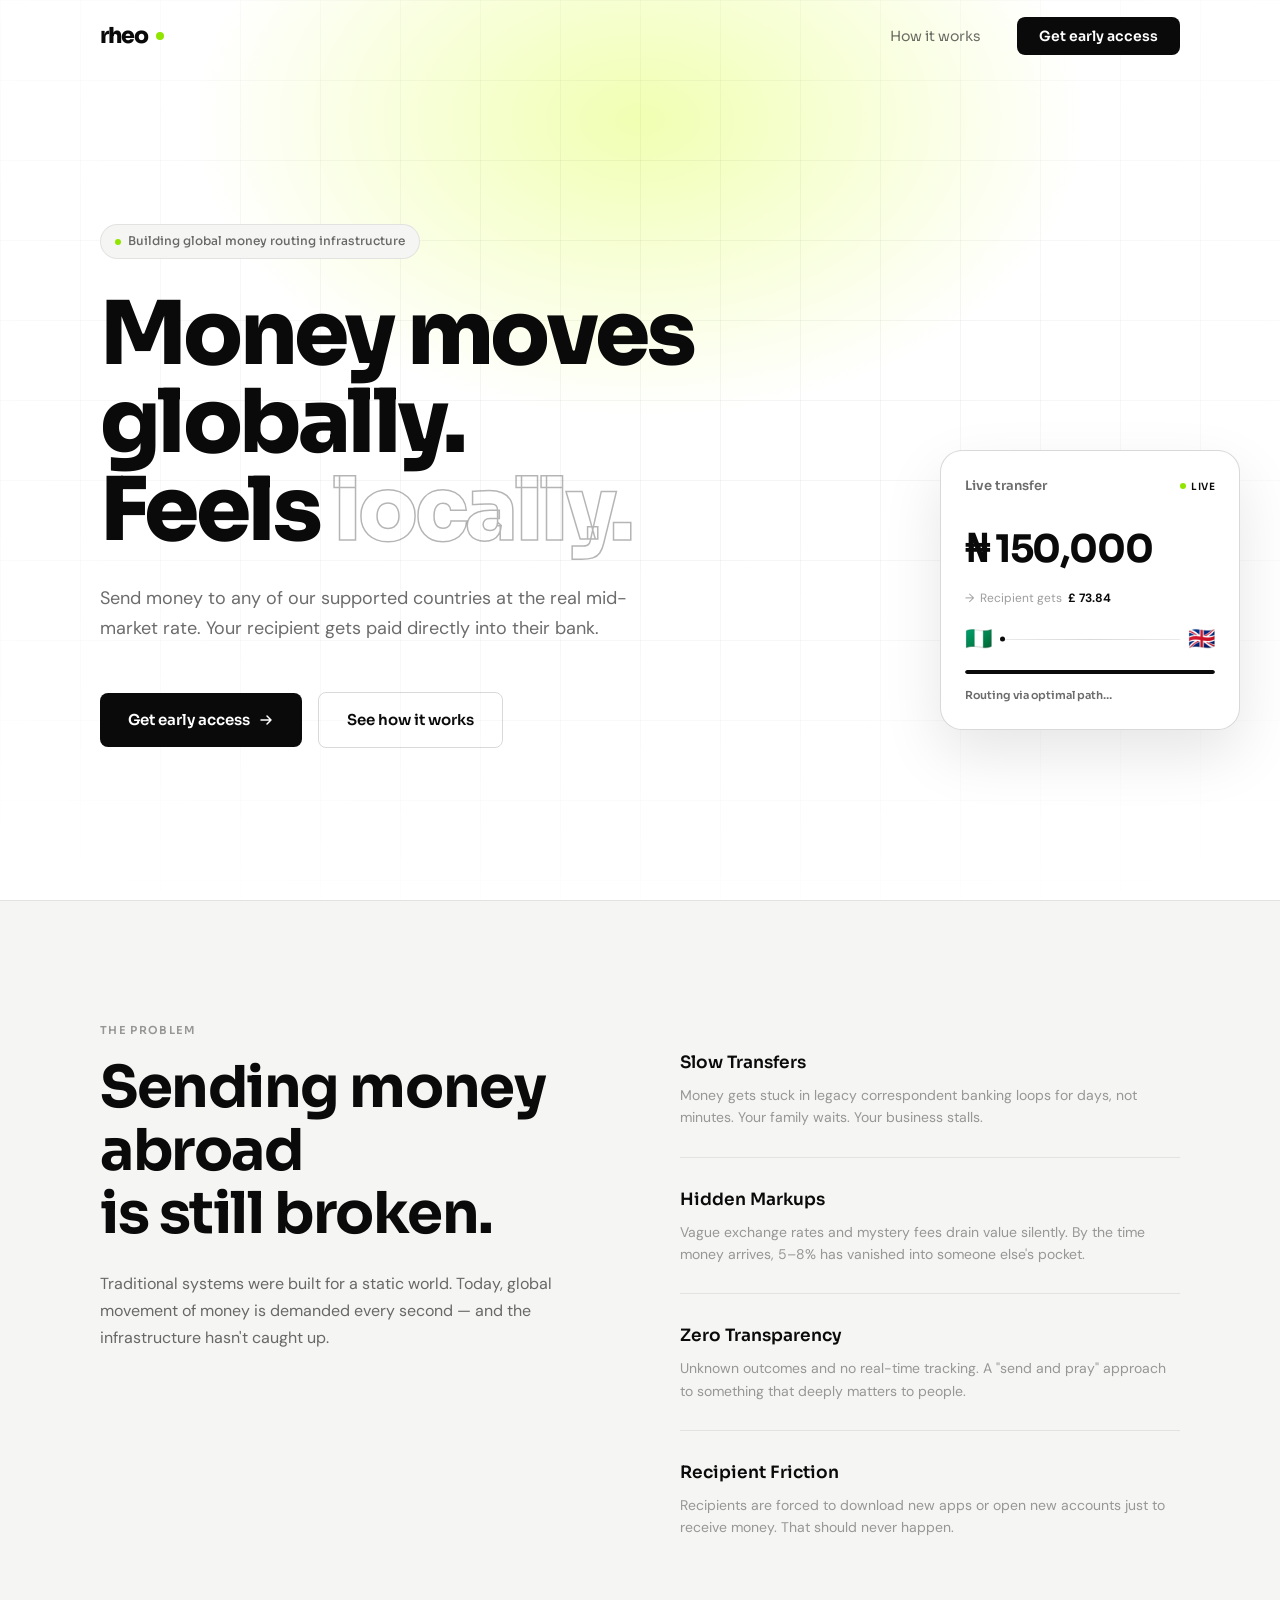
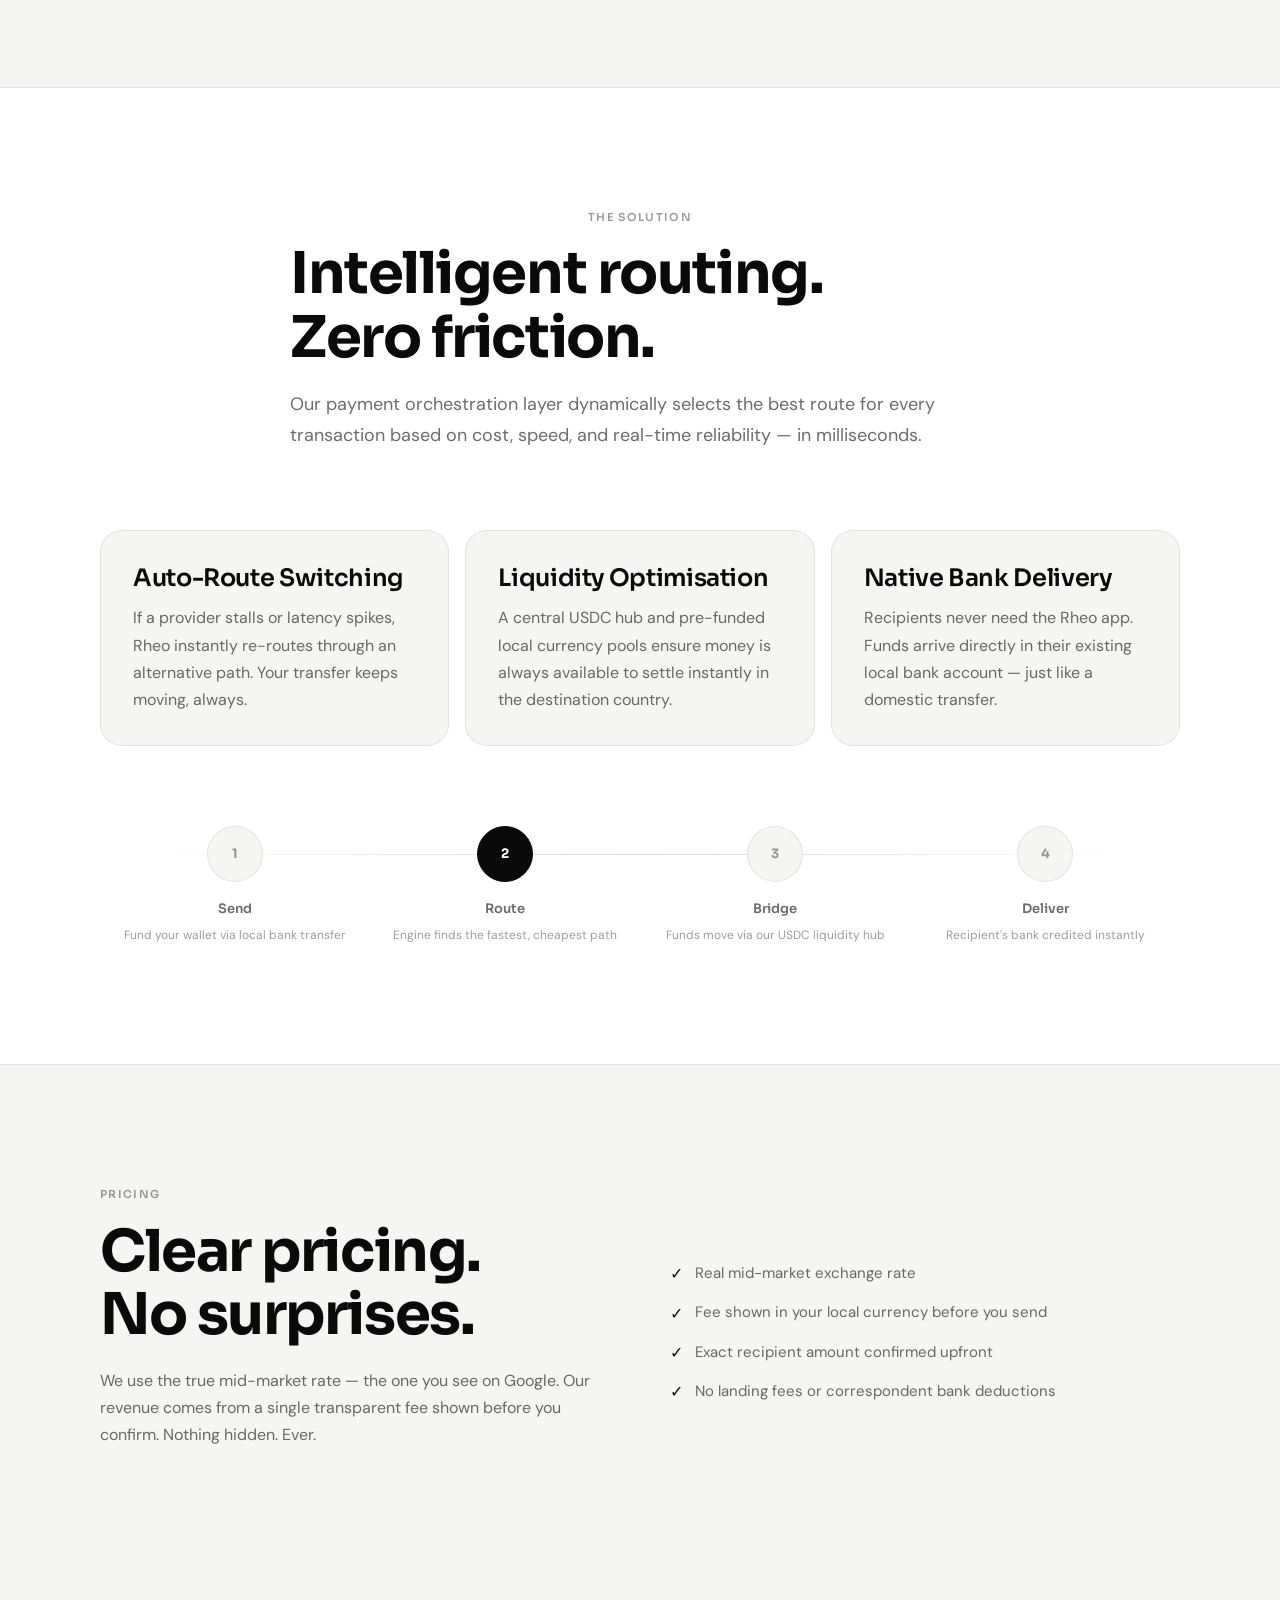
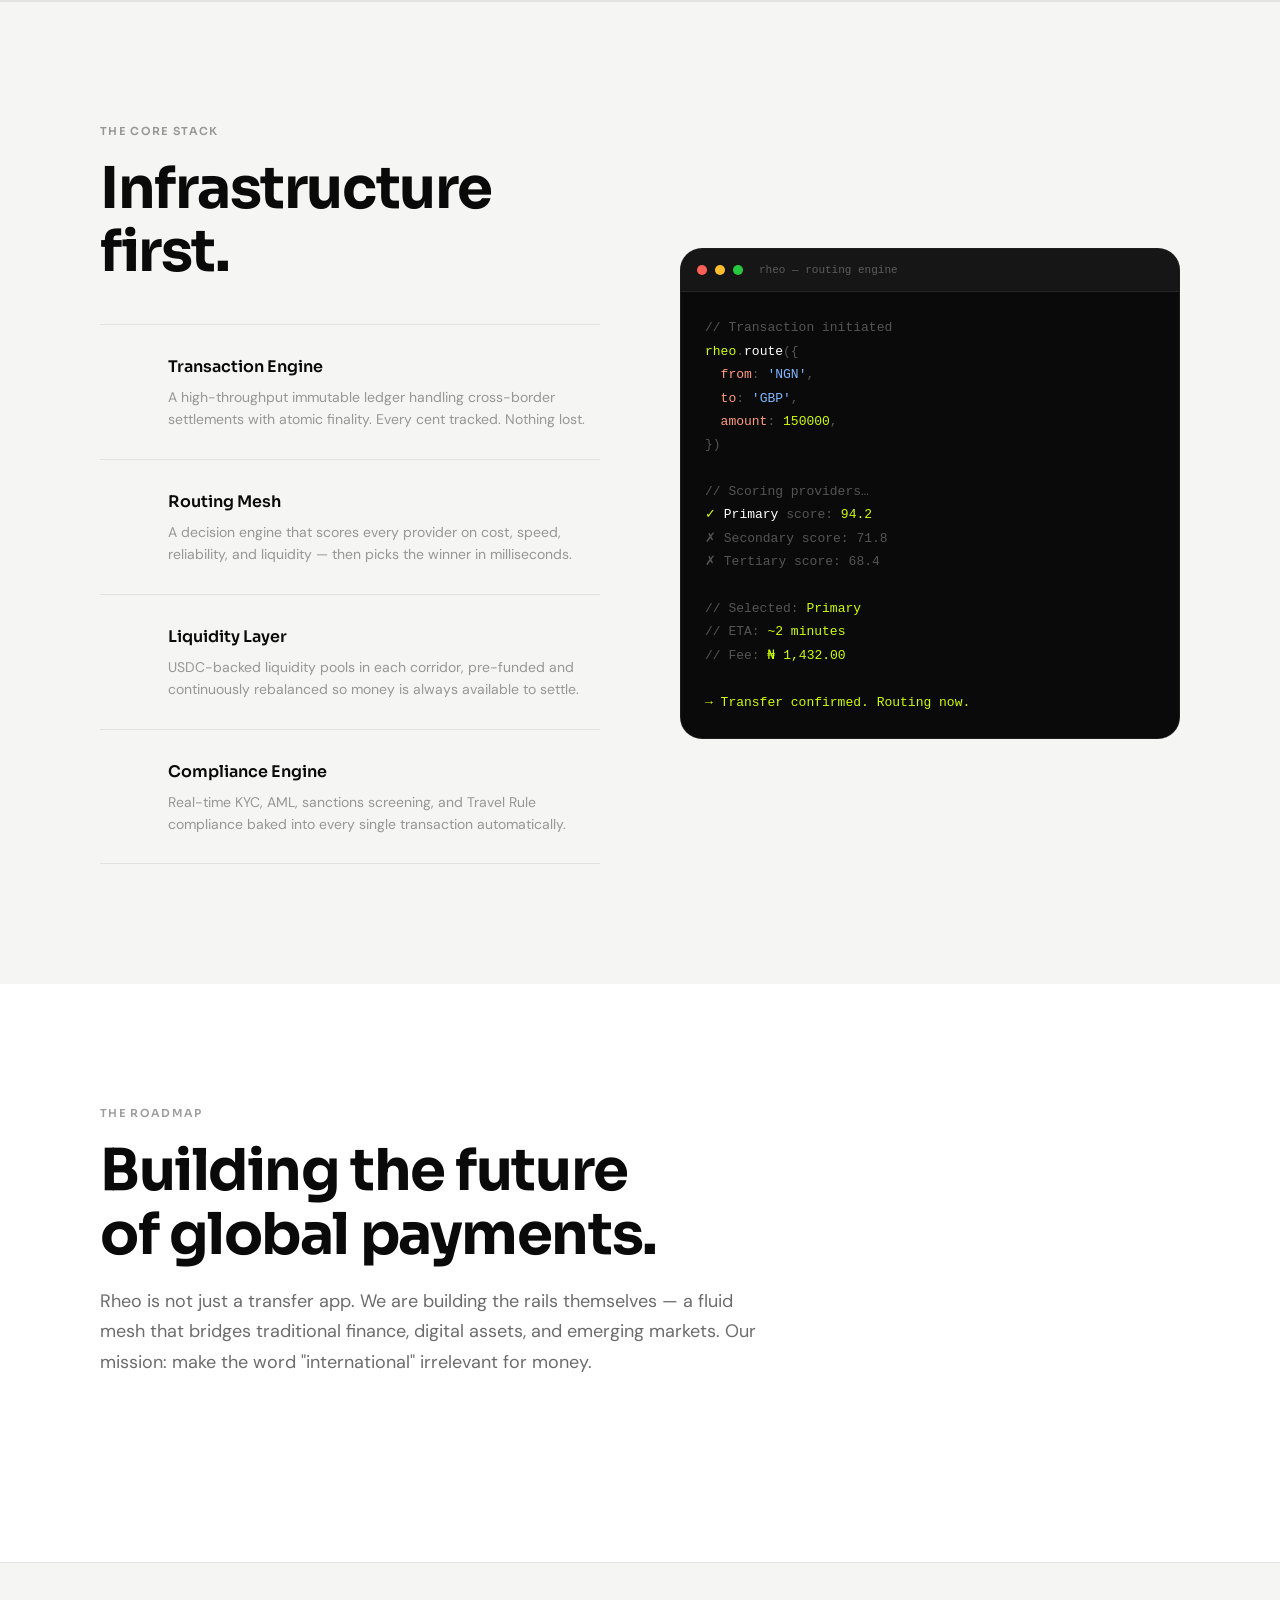
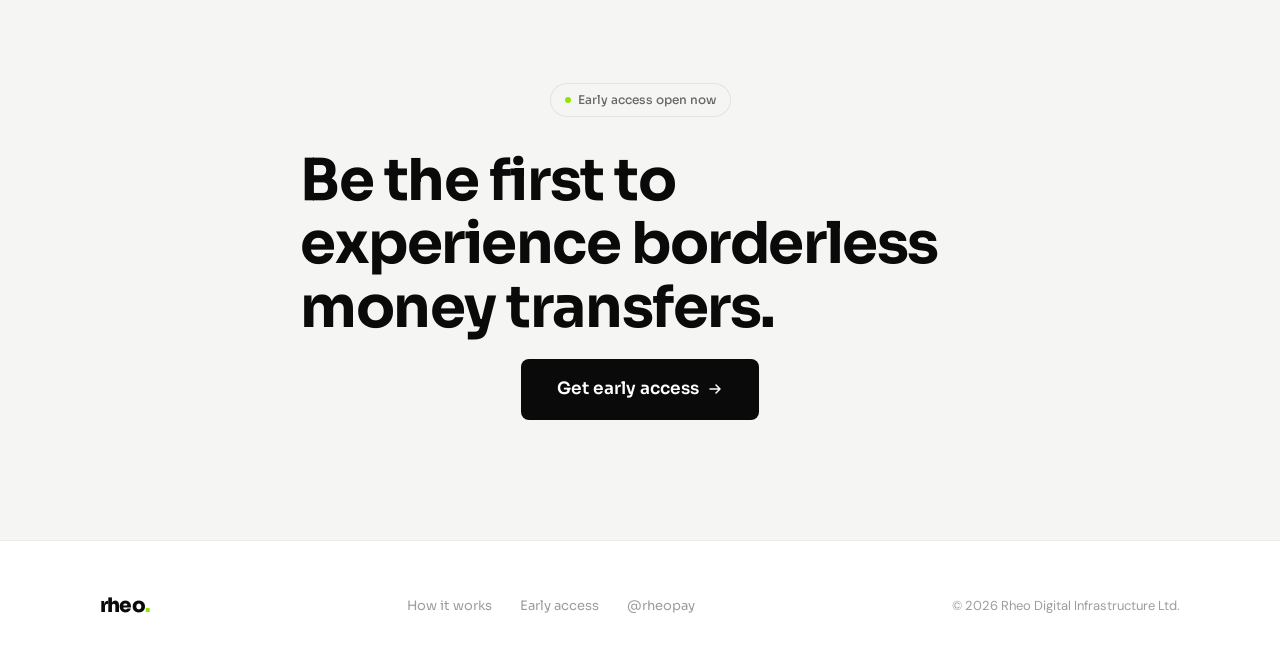
==== commit 339e45d6: "v2.0" ====
--- a/index.html
+++ b/index.html
@@ -13,9 +13,7 @@
 </head>
 <body>
 
-  <!-- ════════════════════════════════════════
-       NAVIGATION
-  ════════════════════════════════════════ -->
+  <!-- ── NAV ── -->
   <nav class="nav" id="nav">
     <div class="nav__inner">
       <a href="index.html" class="nav__logo">
@@ -28,38 +26,33 @@
     </div>
   </nav>
 
-  <!-- ════════════════════════════════════════
-       HERO
-  ════════════════════════════════════════ -->
+  <!-- ── HERO ── -->
   <section class="hero">
     <div class="hero__bg"></div>
-
     <div class="hero__inner">
       <div class="hero__eyebrow reveal">
-        <div class="hero__line"></div>
-      </div>
-
+        <div class="pill">
+          <span class="pill-dot"></span>
+          Building global money routing infrastructure
+        </div>
+      </div>
       <h1 class="hero__title reveal reveal-delay-1">
         Money moves globally.<br>
         Feels <span class="highlight">locally.</span>
       </h1>
-
       <p class="hero__sub reveal reveal-delay-2">
-        Send money to any of our supported countries at the real mid-market rate. Your recipient gets paid directly into their bank — no app, no signup, no friction.
+        Send money to any of our supported countries at the real mid-market rate. Your recipient gets paid directly into their bank.
       </p>
-
       <div class="hero__actions reveal reveal-delay-3">
-        <a href="access.html" class="btn btn--lime">
+        <a href="access.html" class="btn btn--black">
           Get early access
           <svg width="16" height="16" viewBox="0 0 16 16" fill="none"><path d="M3 8h10M9 4l4 4-4 4" stroke="currentColor" stroke-width="1.5" stroke-linecap="round" stroke-linejoin="round"/></svg>
         </a>
-        <a href="work.html" class="btn btn--outline">
-          See how it works
-        </a>
-      </div>
-    </div>
-
-    <!-- floating transfer card -->
+        <a href="work.html" class="btn btn--outline">See how it works</a>
+      </div>
+    </div>
+
+    <!-- floating card -->
     <div class="hero__card-float reveal reveal-delay-4">
       <div class="transfer-card">
         <div class="transfer-card__header">
@@ -70,7 +63,7 @@
         </div>
         <div class="transfer-card__amount">₦ 150,000</div>
         <div class="transfer-card__meta">
-          <span>→</span> Recipient gets <strong style="color:var(--white)">£ 73.84</strong>
+          <span>→</span> Recipient gets <strong>£ 73.84</strong>
         </div>
         <div class="transfer-card__route">
           <span class="route-flag">🇳🇬</span>
@@ -85,42 +78,15 @@
     </div>
   </section>
 
-  <!-- ════════════════════════════════════════
-       STATS ROW
-  ════════════════════════════════════════ -->
-  <!-- <section class="section--sm">
-    <div class="container">
-      <div class="stats-row reveal">
-        <div class="stats-row__item">
-          <div class="stats-row__num"><span class="lime">5</span></div>
-          <div class="stats-row__label">Launch corridors</div>
-        </div>
-        <div class="stats-row__item">
-          <div class="stats-row__num">&lt;<span class="lime">4</span>m</div>
-          <div class="stats-row__label">Transfer target time</div>
-        </div>
-        <div class="stats-row__item">
-          <div class="stats-row__num"><span class="lime">0</span>%</div>
-          <div class="stats-row__label">FX markup hidden</div>
-        </div>
-        <div class="stats-row__item">
-          <div class="stats-row__num"><span class="lime">All</span></div>
-          <div class="stats-row__label">Countries — our goal</div>
-        </div>
-      </div>
-    </div>
-  </section> -->
-
-  <!-- ════════════════════════════════════════
-       PROBLEM SECTION
-  ════════════════════════════════════════ -->
+  <!-- ── PROBLEM ── -->
   <section class="section problem-section">
     <div class="container">
       <div class="problem-grid">
+
         <div>
           <p class="label reveal">The problem</p>
-          <h2 class="display-lg reveal reveal-delay-1" style="margin-top:16px; margin-bottom:24px;">
-            Sending money abroad<br>is still <span class="lime">broken.</span>
+          <h2 class="display-lg problem-eyebrow reveal reveal-delay-1">
+            Sending money abroad<br>is still broken.
           </h2>
           <p class="body-md reveal reveal-delay-2">
             Traditional systems were built for a static world. Today, global movement of money is demanded every second — and the infrastructure hasn't caught up.
@@ -129,47 +95,42 @@
 
         <div class="problem-list">
           <div class="problem-item reveal reveal-delay-1">
-            <span class="problem-item__num">01</span>
             <div>
               <div class="problem-item__title">Slow Transfers</div>
               <div class="problem-item__body">Money gets stuck in legacy correspondent banking loops for days, not minutes. Your family waits. Your business stalls.</div>
             </div>
           </div>
           <div class="problem-item reveal reveal-delay-2">
-            <span class="problem-item__num">02</span>
             <div>
               <div class="problem-item__title">Hidden Markups</div>
               <div class="problem-item__body">Vague exchange rates and mystery fees drain value silently. By the time money arrives, 5–8% has vanished into someone else's pocket.</div>
             </div>
           </div>
           <div class="problem-item reveal reveal-delay-3">
-            <span class="problem-item__num">03</span>
             <div>
               <div class="problem-item__title">Zero Transparency</div>
               <div class="problem-item__body">Unknown outcomes and no real-time tracking. A "send and pray" approach to something that deeply matters to people.</div>
             </div>
           </div>
           <div class="problem-item reveal reveal-delay-4">
-            <span class="problem-item__num">04</span>
             <div>
               <div class="problem-item__title">Recipient Friction</div>
               <div class="problem-item__body">Recipients are forced to download new apps or open new accounts just to receive money. That should never happen.</div>
             </div>
           </div>
         </div>
-      </div>
-    </div>
-  </section>
-
-  <!-- ════════════════════════════════════════
-       SOLUTION SECTION
-  ════════════════════════════════════════ -->
+
+      </div>
+    </div>
+  </section>
+
+  <!-- ── SOLUTION ── -->
   <section class="section">
     <div class="container">
       <div class="solution-header reveal">
-        <p class="label">The solution</p>
-        <h2 class="display-lg" style="margin-top:16px; margin-bottom:20px;">
-          Intelligent routing.<br><span class="lime">Zero friction.</span>
+        <p class="label solution-label">The solution</p>
+        <h2 class="display-lg solution-title">
+          Intelligent routing.<br>Zero friction.
         </h2>
         <p class="body-lg">
           Our payment orchestration layer dynamically selects the best route for every transaction based on cost, speed, and real-time reliability — in milliseconds.
@@ -177,21 +138,20 @@
       </div>
 
       <div class="solution-grid">
-        <div class="card card--lime-border reveal reveal-delay-1">
-          <h3 class="display-sm" style="margin-bottom:10px;">Auto-Route Switching</h3>
+        <div class="card card--accent-border reveal reveal-delay-1">
+          <h3 class="display-sm">Auto-Route Switching</h3>
           <p class="body-md">If a provider stalls or latency spikes, Rheo instantly re-routes through an alternative path. Your transfer keeps moving, always.</p>
         </div>
-        <div class="card card--lime-border reveal reveal-delay-2">
-          <h3 class="display-sm" style="margin-bottom:10px;">Liquidity Optimisation</h3>
+        <div class="card card--accent-border reveal reveal-delay-2">
+          <h3 class="display-sm">Liquidity Optimisation</h3>
           <p class="body-md">A central USDC hub and pre-funded local currency pools ensure money is always available to settle instantly in the destination country.</p>
         </div>
-        <div class="card card--lime-border reveal reveal-delay-3">
-          <h3 class="display-sm" style="margin-bottom:10px;">Native Bank Delivery</h3>
+        <div class="card card--accent-border reveal reveal-delay-3">
+          <h3 class="display-sm">Native Bank Delivery</h3>
           <p class="body-md">Recipients never need the Rheo app. Funds arrive directly in their existing local bank account — just like a domestic transfer.</p>
         </div>
       </div>
 
-      <!-- step flow -->
       <div class="step-flow reveal">
         <div class="step">
           <div class="step__num active">1</div>
@@ -217,94 +177,54 @@
     </div>
   </section>
 
-  <!-- ════════════════════════════════════════
-       PRICING SECTION
-  ════════════════════════════════════════ -->
-  <section class="section" style="background: var(--black-2); border-top: 1px solid var(--border); border-bottom: 1px solid var(--border);">
+  <!-- ── PRICING ── -->
+  <section class="section pricing-section">
     <div class="container">
       <div class="pricing-grid">
+
         <div>
-          <p class="label reveal">Pricing</p>
-          <h2 class="display-lg reveal reveal-delay-1" style="margin-top:16px; margin-bottom:20px;">
-            Clear pricing.<br><span class="lime">No surprises.</span>
+          <p class="label pricing-label reveal">Pricing</p>
+          <h2 class="display-lg pricing-title reveal reveal-delay-1">
+            Clear pricing.<br>No surprises.
           </h2>
-          <p class="body-md reveal reveal-delay-2" style="margin-bottom:32px;">
+          <p class="body-md pricing-body reveal reveal-delay-2">
             We use the true mid-market rate — the one you see on Google. Our revenue comes from a single transparent fee shown before you confirm. Nothing hidden. Ever.
           </p>
-          <div style="display:flex; flex-direction:column; gap:12px;" class="reveal reveal-delay-3">
-            <div style="display:flex; align-items:center; gap:12px;">
-              <span style="color:var(--lime); font-size:16px;">✓</span>
-              <span class="body-md" style="font-size:15px;">Real mid-market exchange rate</span>
-            </div>
-            <div style="display:flex; align-items:center; gap:12px;">
-              <span style="color:var(--lime); font-size:16px;">✓</span>
-              <span class="body-md" style="font-size:15px;">Fee shown in your local currency before you send</span>
-            </div>
-            <div style="display:flex; align-items:center; gap:12px;">
-              <span style="color:var(--lime); font-size:16px;">✓</span>
-              <span class="body-md" style="font-size:15px;">Exact recipient amount confirmed upfront</span>
-            </div>
-            <div style="display:flex; align-items:center; gap:12px;">
-              <span style="color:var(--lime); font-size:16px;">✓</span>
-              <span class="body-md" style="font-size:15px;">No landing fees or correspondent bank deductions</span>
-            </div>
-          </div>
-        </div>
-
-        <!-- <div class="reveal reveal-delay-2">
-          <div class="pricing-comparison">
-            <div class="pricing-comparison__header">
-              <div class="pricing-comparison__col-label">Amount</div>
-              <div class="pricing-comparison__col-label">Others (avg)</div>
-              <div class="pricing-comparison__col-label ours">Rheo fee</div>
-            </div>
-            <div class="pricing-row">
-              <div class="pricing-row__amount">$50</div>
-              <div class="pricing-row__fee">~$3.10</div>
-              <div class="pricing-row__fee ours">$1.83</div>
-            </div>
-            <div class="pricing-row">
-              <div class="pricing-row__amount">$100</div>
-              <div class="pricing-row__fee">~$5.20</div>
-              <div class="pricing-row__fee ours">$2.93</div>
-            </div>
-            <div class="pricing-row">
-              <div class="pricing-row__amount">$250</div>
-              <div class="pricing-row__fee">~$7.80</div>
-              <div class="pricing-row__fee ours">$5.12</div>
-            </div>
-            <div class="pricing-row">
-              <div class="pricing-row__amount">$500</div>
-              <div class="pricing-row__fee">~$12.50</div>
-              <div class="pricing-row__fee ours">$7.94</div>
-            </div>
-            <div class="pricing-row">
-              <div class="pricing-row__amount">$1,000</div>
-              <div class="pricing-row__fee">~$22.00</div>
-              <div class="pricing-row__fee ours">$13.04</div>
-            </div>
-            <div class="pricing-row">
-              <div class="pricing-row__amount">$5,000</div>
-              <div class="pricing-row__fee">~$85.00</div>
-              <div class="pricing-row__fee ours">$45.00</div>
-            </div> 
-          </div>
-          <p class="body-sm" style="text-align:center; margin-top:12px;">Fee computed dynamically per corridor. No hidden additions.</p>
-        </div> -->
-      </div>
-    </div>
-  </section>
-
-  <!-- ════════════════════════════════════════
-       CORE STACK SECTION
-  ════════════════════════════════════════ -->
+          </div>
+
+          <div>
+          <div class="pricing-checks reveal reveal-delay-3">
+            <div class="pricing-check-item">
+              <span class="pricing-check-mark">✓</span>
+              <span class="pricing-check-text">Real mid-market exchange rate</span>
+            </div>
+            <div class="pricing-check-item">
+              <span class="pricing-check-mark">✓</span>
+              <span class="pricing-check-text">Fee shown in your local currency before you send</span>
+            </div>
+            <div class="pricing-check-item">
+              <span class="pricing-check-mark">✓</span>
+              <span class="pricing-check-text">Exact recipient amount confirmed upfront</span>
+            </div>
+            <div class="pricing-check-item">
+              <span class="pricing-check-mark">✓</span>
+              <span class="pricing-check-text">No landing fees or correspondent bank deductions</span>
+            </div>
+          </div>
+        </div>
+      </div>
+    </div>
+  </section>
+
+  <!-- ── STACK ── -->
   <section class="section stack-section">
     <div class="container">
       <div class="stack-grid">
+
         <div>
-          <p class="label reveal">The core stack</p>
-          <h2 class="display-lg reveal reveal-delay-1" style="margin-top:16px; margin-bottom:40px;">
-            Infrastructure first.<br><span class="lime">Always.</span>
+          <p class="label stack-label reveal">The core stack</p>
+          <h2 class="display-lg stack-title reveal reveal-delay-1">
+            Infrastructure first.
           </h2>
           <div class="stack-list">
             <div class="stack-item reveal reveal-delay-1">
@@ -338,13 +258,12 @@
           </div>
         </div>
 
-        <!-- terminal -->
         <div class="terminal reveal reveal-delay-2">
           <div class="terminal__bar">
-            <div class="terminal__dot" style="background:#FF5F57;"></div>
-            <div class="terminal__dot" style="background:#FFBD2E;"></div>
-            <div class="terminal__dot" style="background:#27C93F;"></div>
-            <span style="margin-left:8px; font-size:11px; color:rgba(255,255,255,0.3); font-family:'Courier New';">rheo — routing engine</span>
+            <div class="terminal__dot terminal__dot--red"></div>
+            <div class="terminal__dot terminal__dot--yellow"></div>
+            <div class="terminal__dot terminal__dot--green"></div>
+            <span class="terminal__label">rheo — routing engine</span>
           </div>
           <div class="terminal__body">
             <div><span class="t-dim">// Transaction initiated</span></div>
@@ -356,8 +275,8 @@
             <br>
             <div><span class="t-dim">// Scoring providers…</span></div>
             <div><span class="t-lime">✓</span> <span class="t-white">Primary</span><span class="t-dim"> score: </span><span class="t-lime">94.2</span></div>
-            <div><span class="t-dim">✗ Secondary</span> <span class="t-dim">score: 71.8</span></div>
-            <div><span class="t-dim">✗ Tertiary</span> <span class="t-dim">score: 68.4</span></div>
+            <div><span class="t-dim">✗ Secondary score: 71.8</span></div>
+            <div><span class="t-dim">✗ Tertiary  score: 68.4</span></div>
             <br>
             <div><span class="t-dim">// Selected: </span><span class="t-lime">Primary</span></div>
             <div><span class="t-dim">// ETA: </span><span class="t-lime">~2 minutes</span></div>
@@ -366,62 +285,36 @@
             <div><span class="t-lime">→ Transfer confirmed. Routing now.</span></div>
           </div>
         </div>
-      </div>
-    </div>
-  </section>
-
-  <!-- ════════════════════════════════════════
-       FUTURE SECTION
-  ════════════════════════════════════════ -->
+
+      </div>
+    </div>
+  </section>
+
+  <!-- ── ROADMAP ── -->
   <section class="section">
     <div class="container">
-      <div style="max-width:680px; margin-bottom:64px;">
-        <p class="label reveal">The roadmap</p>
-        <h2 class="display-lg reveal reveal-delay-1" style="margin-top:16px; margin-bottom:20px;">
-          Building the future<br>of <span class="lime">global payments.</span>
-        </h2>
-        <p class="body-lg reveal reveal-delay-2">
-          Rheo is not just a transfer app. We are building the rails themselves — a fluid mesh that bridges traditional finance, digital assets, and emerging markets. Our mission: make the word "international" irrelevant for money.
-        </p>
-      </div>
-
-      <!-- <div class="future-grid">
-        <div class="card reveal reveal-delay-1">
-          <div style="font-size:11px; font-family:var(--font-display); font-weight:600; letter-spacing:0.1em; text-transform:uppercase; color:var(--lime); margin-bottom:16px;">Phase 1 — Now</div>
-          <h3 class="display-sm" style="margin-bottom:10px;">Consumer Remittance App</h3>
-          <p class="body-md">5 corridors. Fast, transparent transfers. Premium mobile experience. Recipient needs no Rheo account.</p>
-        </div>
-        <div class="card reveal reveal-delay-2">
-          <div style="font-size:11px; font-family:var(--font-display); font-weight:600; letter-spacing:0.1em; text-transform:uppercase; color:var(--white-35); margin-bottom:16px;">Phase 2 — Year 2</div>
-          <h3 class="display-sm" style="margin-bottom:10px;">Scale + SME Tools</h3>
-          <p class="body-md">Expand corridors globally. Business payment tools. Batch payments. Team approvals. Volume pricing.</p>
-        </div>
-        <div class="card reveal reveal-delay-3">
-          <div style="font-size:11px; font-family:var(--font-display); font-weight:600; letter-spacing:0.1em; text-transform:uppercase; color:var(--white-35); margin-bottom:16px;">Phase 3 — Year 6+</div>
-          <h3 class="display-sm" style="margin-bottom:10px;">Infrastructure Layer</h3>
-          <p class="body-md">Banks and fintechs integrate Rheo via API/SDK. We become the settlement layer. Liquidity-as-a-Service.</p>
-        </div>
-      </div> -->
-    </div>
-  </section>
-
-  <!-- ════════════════════════════════════════
-       CTA
-  ════════════════════════════════════════ -->
+      <p class="label future-eyebrow reveal">The roadmap</p>
+      <h2 class="display-lg future-title reveal reveal-delay-1">
+        Building the future<br>of global payments.
+      </h2>
+      <p class="body-lg future-body reveal reveal-delay-2">
+        Rheo is not just a transfer app. We are building the rails themselves — a fluid mesh that bridges traditional finance, digital assets, and emerging markets. Our mission: make the word "international" irrelevant for money.
+      </p>
+    </div>
+  </section>
+
+  <!-- ── CTA ── -->
   <section class="section cta-section">
     <div class="container">
-      <div class="pill reveal" style="width:fit-content; margin-bottom:32px;">
+      <div class="pill cta-pill reveal">
         <span class="pill-dot"></span>
         Early access open now
       </div>
-      <h2 class="display-lg reveal reveal-delay-1" style="margin-bottom:20px; max-width:680px;">
-        Be the first to experience<br><span class="lime">borderless money.</span>
+      <h2 class="display-lg cta-title reveal reveal-delay-1">
+        Be the first to experience borderless money transfers.
       </h2>
-      <p class="body-lg reveal reveal-delay-2" style="max-width:520px; margin-bottom:48px;">
-        We will be onboarding users in controlled batches to ensure the highest quality of service. Secure your spot today.
-      </p>
-      <div class="reveal reveal-delay-3">
-        <a href="access.html" class="btn btn--lime" style="font-size:17px; padding:16px 36px;">
+      <div class="cta-btn-wrap reveal reveal-delay-3">
+        <a href="access.html" class="btn btn--black cta-btn">
           Get early access
           <svg width="16" height="16" viewBox="0 0 16 16" fill="none"><path d="M3 8h10M9 4l4 4-4 4" stroke="currentColor" stroke-width="1.5" stroke-linecap="round" stroke-linejoin="round"/></svg>
         </a>
@@ -429,18 +322,16 @@
     </div>
   </section>
 
-  <!-- ════════════════════════════════════════
-       FOOTER
-  ════════════════════════════════════════ -->
+  <!-- ── FOOTER ── -->
   <footer>
     <div class="footer__inner">
-      <span class="footer__logo">rheo<span style="color:var(--lime);">.</span></span>
+      <span class="footer__logo">rheo<span class="footer__logo-dot">.</span></span>
       <div class="footer__links">
         <a href="work.html" class="footer__link">How it works</a>
         <a href="access.html" class="footer__link">Early access</a>
         <a href="https://x.com/rheopay" target="_blank" rel="noopener" class="footer__link">@rheopay</a>
       </div>
-      <span class="footer__copy">© 2026 Rheo Digital Infrastructure Ltd.</span>
+      <span class="footer__copy">&copy; 2026 Rheo Digital Infrastructure Ltd.</span>
     </div>
   </footer>
 
--- a/style.css
+++ b/style.css
@@ -1,181 +1,126 @@
 /* ============================================
-   RHEO — Global Design System
+   RHEO — Design System
+   White background · Black accent · rem units
    ============================================ */
 
 @import url('https://fonts.googleapis.com/css2?family=Sora:wght@300;400;500;600;700;800&family=DM+Sans:ital,wght@0,300;0,400;0,500;1,300&display=swap');
 
 /* ---- Reset ---- */
-*, *::before, *::after { 
-  box-sizing: border-box; 
-  margin: 0; 
-  padding: 0; 
-}
-html { 
-  scroll-behavior: smooth; 
-  font-size: 67.5%; 
-}
+*, *::before, *::after { box-sizing: border-box; margin: 0; padding: 0; }
+html { scroll-behavior: smooth; font-size: 62.5%; }
 
 /* ---- Tokens ---- */
 :root {
-  --black:       #080808;
-  --black-2:     #0f0f0f;
-  --black-3:     #151515;
-  --black-4:     #1c1c1c;
-  --border:      rgba(255,255,255,0.07);
-  --border-lime: rgba(206,255,0,0.25);
-  --white:       #ffffff;
-  --white-60:    rgba(255,255,255,0.6);
-  --white-35:    rgba(255,255,255,0.35);
-  --white-12:    rgba(255,255,255,0.12);
-  --white-06:    rgba(255,255,255,0.06);
+  --bg:          #ffffff;
+  --bg-2:        #f5f5f3;
+  --bg-3:        #efefed;
+  --bg-4:        #e4e4e2;
+  --border:      rgba(0,0,0,0.08);
+  --border-dark: rgba(0,0,0,0.15);
+
+  --black:    #0a0a0a;
+  --black-60: rgba(10,10,10,0.6);
+  --black-40: rgba(10,10,10,0.4);
+  --black-12: rgba(10,10,10,0.12);
+  --black-06: rgba(10,10,10,0.06);
+
   --lime:        #CEFF00;
   --lime-dim:    #91E500;
-  --lime-glow:   rgba(206,255,0,0.12);
-  --lime-glow-strong: rgba(206,255,0,0.22);
-  --red-soft:    #FF5C5C;
+  --lime-glow:   rgba(206,255,0,0.25);
+  --border-lime: rgba(145,229,0,0.5);
+  --red-soft:    #c0392b;
 
   --font-display: 'Sora', sans-serif;
   --font-body:    'DM Sans', sans-serif;
 
-  --nav-h:       72px;
-  --max-w:       1160px;
-  --r-sm:        8px;
-  --r-md:        14px;
-  --r-lg:        22px;
-  --r-xl:        32px;
+  --nav-h: 7.2rem;
+  --max-w: 116rem;
+
+  --r-xs: 0.6rem;
+  --r-sm: 0.8rem;
+  --r-md: 1.4rem;
+  --r-lg: 2.2rem;
+  --r-xl: 3.2rem;
 }
 
 /* ---- Base ---- */
 body {
-  background: var(--black);
-  color: var(--white);
+  background: var(--bg);
+  color: var(--black);
   font-family: var(--font-body);
-  font-size: 16px;
+  font-size: 1.6rem;
   line-height: 1.7;
   -webkit-font-smoothing: antialiased;
   overflow-x: hidden;
 }
 
-img { 
-  display: block; 
-  max-width: 100%; 
-}
-a  { 
-  text-decoration: none; 
-  color: inherit; 
-}
-ul, ol { 
-  list-style: none; 
-}
-
-/* ---- Scrollbar ---- */
-::-webkit-scrollbar { 
-  width: 4px; 
-}
-::-webkit-scrollbar-track { 
-  background: var(--black); 
-}
-::-webkit-scrollbar-thumb { 
-  background: var(--border); 
-  border-radius: 4px; 
-}
-
-/* ============================================
-   NOISE GRAIN OVERLAY
-   ============================================ */
-body::before {
-  content: '';
-  position: fixed;
-  inset: 0;
-  background-image: url("data:image/svg+xml,%3Csvg viewBox='0 0 256 256' xmlns='http://www.w3.org/2000/svg'%3E%3Cfilter id='noise'%3E%3CfeTurbulence type='fractalNoise' baseFrequency='0.9' numOctaves='4' stitchTiles='stitch'/%3E%3C/filter%3E%3Crect width='100%25' height='100%25' filter='url(%23noise)' opacity='0.03'/%3E%3C/svg%3E");
-  pointer-events: none;
-  z-index: 9999;
-  opacity: 0.4;
-}
-
-/* ============================================
-   LAYOUT UTILITIES
-   ============================================ */
-.container {
-  max-width: var(--max-w);
-  margin: 0 auto;
-  padding: 0 40px;
-}
-
-.section { 
-  padding: 120px 0; 
-}
-.section--sm { 
-  padding: 80px 0; 
-}
-
-.divider {
-  width: 100%;
-  height: 1px;
-  background: var(--border);
-}
+img { display: block; max-width: 100%; }
+a   { text-decoration: none; color: inherit; }
+ul, ol { list-style: none; }
+
+::-webkit-scrollbar { width: 0.4rem; }
+::-webkit-scrollbar-track { background: var(--bg); }
+::-webkit-scrollbar-thumb { background: var(--border-dark); border-radius: 0.4rem; }
+
+/* ============================================
+   LAYOUT
+   ============================================ */
+.container { max-width: var(--max-w); margin: 0 auto; padding: 0 4rem; }
+.section     { padding: 12rem 0; }
+.section--sm { padding: 8rem 0; }
 
 /* ============================================
    TYPOGRAPHY
    ============================================ */
 .display-xl {
   font-family: var(--font-display);
-  font-size: clamp(44px, 6vw, 80px);
+  font-size: clamp(4.4rem, 6vw, 8rem);
   font-weight: 700;
   line-height: 1.05;
   letter-spacing: -0.03em;
-}
-
+  color: var(--black);
+}
 .display-lg {
   font-family: var(--font-display);
-  font-size: clamp(36px, 4.5vw, 60px);
+  font-size: clamp(3.6rem, 4.5vw, 6rem);
   font-weight: 700;
   line-height: 1.1;
   letter-spacing: -0.025em;
-}
-
+  color: var(--black);
+  text-align: left;
+}
 .display-md {
   font-family: var(--font-display);
-  font-size: clamp(26px, 3vw, 40px);
+  font-size: clamp(2.6rem, 3vw, 4rem);
   font-weight: 600;
   line-height: 1.2;
   letter-spacing: -0.02em;
-}
-
+  color: var(--black);
+}
 .display-sm {
   font-family: var(--font-display);
-  font-size: clamp(18px, 2vw, 24px);
+  font-size: clamp(1.8rem, 2vw, 2.4rem);
   font-weight: 600;
   line-height: 1.3;
   letter-spacing: -0.015em;
-}
-
-.body-lg { 
-  font-size: 18px; 
-  line-height: 1.7; 
-  color: var(--white-60); 
-}
-.body-md { 
-  font-size: 16px; 
-  line-height: 1.7; 
-  color: var(--white-60); 
-}
-.body-sm { 
-  font-size: 14px; 
-  line-height: 1.6; 
-  color: var(--white-35); 
-}
-
-.lime { 
-  color: var(--lime); 
-}
+  color: var(--black);
+}
+.body-lg { font-size: 1.8rem; line-height: 1.7; color: var(--black-60); text-align: left;}
+.body-md { font-size: 1.6rem; line-height: 1.7; color: var(--black-60); }
+.body-sm { font-size: 1.4rem; line-height: 1.6; color: var(--black-40); }
+
 .label {
   font-family: var(--font-display);
-  font-size: 11px;
+  font-size: 1.1rem;
   font-weight: 600;
   letter-spacing: 0.12em;
   text-transform: uppercase;
-  color: var(--lime);
+  color: var(--black-40);
+}
+
+.highlight {
+  color: transparent;
+  -webkit-text-stroke: 0.15rem rgba(10,10,10,0.3);
 }
 
 /* ============================================
@@ -188,83 +133,61 @@
   height: var(--nav-h);
   display: flex;
   align-items: center;
-  transition: background 0.3s, border-color 0.3s;
-}
-
+  transition: background 0.3s, box-shadow 0.3s;
+}
 .nav.scrolled {
-  background: rgba(8,8,8,0.92);
-  border-bottom: 1px solid var(--border);
-  -webkit-backdrop-filter: blur(20px);
-  -webkit-backdrop-filter: blur(20px);
-  -webkit-backdrop-filter: blur(20px);
-  -webkit-backdrop-filter: blur(20px);
-  -webkit-backdrop-filter: blur(20px);
-  -webkit-backdrop-filter: blur(20px);
-  -webkit-backdrop-filter: blur(20px);
-  -webkit-backdrop-filter: blur(20px);
-  -webkit-backdrop-filter: blur(20px);
-  backdrop-filter: blur(20px);
-}
-
+  background: rgba(255,255,255,0.94);
+  border-bottom: 0.1rem solid var(--border);
+  -webkit-backdrop-filter: blur(2rem);
+  backdrop-filter: blur(2rem);
+  box-shadow: 0 0.1rem 2.4rem rgba(0,0,0,0.05);
+}
 .nav__inner {
   max-width: var(--max-w);
   margin: 0 auto;
-  padding: 0 40px;
+  padding: 0 4rem;
   width: 100%;
   display: flex;
   align-items: center;
   justify-content: space-between;
 }
-
 .nav__logo {
   font-family: var(--font-display);
-  font-size: 22px;
+  font-size: 2.2rem;
   font-weight: 800;
   letter-spacing: -0.04em;
-  color: var(--white);
+  color: var(--black);
   display: flex;
   align-items: center;
-  gap: 8px;
-}
-
+  gap: 0.8rem;
+}
 .nav__logo-dot {
-  width: 8px; height: 8px;
+  width: 0.8rem; height: 0.8rem;
   border-radius: 50%;
-  background: var(--lime);
+  background: var(--lime-dim);
   display: inline-block;
 }
-
-.nav__links {
-  display: flex;
-  align-items: center;
-  gap: 36px;
-}
-
+.nav__links { display: flex; align-items: center; gap: 3.6rem; }
 .nav__links a {
-  font-size: 14px;
+  font-size: 1.4rem;
   font-weight: 400;
-  color: var(--white-60);
+  color: var(--black-60);
   transition: color 0.2s;
   font-family: var(--font-display);
 }
-
-.nav__links a:hover { color: var(--white); }
-.nav__links a.active { color: var(--white); }
+.nav__links a:hover,
+.nav__links a.active { color: var(--black); }
 
 .nav__cta {
-  background: var(--lime);
-  color: var(--black) !important;
+  background: var(--black) !important;
+  color: var(--bg) !important;
   font-weight: 600 !important;
-  padding: 10px 22px;
-  border-radius: var(--r-sm);
-  font-size: 14px !important;
+  padding: 1rem 2.2rem !important;
+  border-radius: var(--r-sm) !important;
+  font-size: 1.4rem !important;
   transition: background 0.2s, transform 0.15s !important;
 }
-
-.nav__cta:hover {
-  background: #d8ff26 !important;
-  transform: translateY(-1px);
-}
+.nav__cta:hover { background: #222 !important; transform: translateY(-0.1rem) !important; }
 
 /* ============================================
    BUTTONS
@@ -272,140 +195,77 @@
 .btn {
   display: inline-flex;
   align-items: center;
-  gap: 8px;
-  font-family: var(--font-display);
-  font-size: 15px;
+  gap: 0.8rem;
+  font-family: var(--font-display);
+  font-size: 1.5rem;
   font-weight: 600;
   border-radius: var(--r-sm);
-  padding: 14px 28px;
+  padding: 1.4rem 2.8rem;
   cursor: pointer;
   transition: all 0.2s;
   border: none;
   white-space: nowrap;
 }
-
-.btn--lime {
-  background: var(--lime);
-  color: var(--black);
-}
-
-.btn--lime:hover {
-  background: #d8ff26;
-  transform: translateY(-2px);
-  box-shadow: 0 8px 30px rgba(206,255,0,0.25);
-}
-
-.btn--outline {
-  background: transparent;
-  color: var(--white);
-  border: 1px solid var(--border);
-}
-
-.btn--outline:hover {
-  border-color: rgba(255,255,255,0.25);
-  background: var(--white-06);
-}
-
-.btn--sm {
-  font-size: 13px;
-  padding: 10px 20px;
-}
-
+.btn--black { background: var(--black); color: var(--bg); }
+.btn--black:hover { background: #222; transform: translateY(-0.2rem); box-shadow: 0 0.8rem 3rem rgba(0,0,0,0.15); }
+.btn--outline { background: transparent; color: var(--black); border: 0.1rem solid var(--border-dark); }
+.btn--outline:hover { border-color: var(--black); background: var(--black-06); }
+.btn--sm { font-size: 1.3rem; padding: 1rem 2rem; }
 .btn svg { transition: transform 0.2s; }
-.btn:hover svg { transform: translateX(3px); }
-
-/* ============================================
-   PILL / BADGE
+.btn:hover svg { transform: translateX(0.3rem); }
+
+/* ============================================
+   PILL
    ============================================ */
 .pill {
   display: inline-flex;
   align-items: center;
-  gap: 7px;
-  background: var(--white-06);
-  border: 1px solid var(--border);
-  border-radius: 100px;
-  padding: 6px 14px;
-  font-size: 12px;
+  gap: 0.7rem;
+  background: var(--bg-2);
+  border: 0.1rem solid var(--border);
+  border-radius: 10rem;
+  padding: 0.6rem 1.4rem;
+  font-size: 1.2rem;
   font-family: var(--font-display);
   font-weight: 500;
-  color: var(--white-60);
-}
-
+  color: var(--black-60);
+}
 .pill-dot {
-  width: 6px; height: 6px;
+  width: 0.6rem; height: 0.6rem;
   border-radius: 50%;
-  background: var(--lime);
+  background: var(--lime-dim);
   flex-shrink: 0;
   animation: pulse-dot 2s ease-in-out infinite;
 }
-
 @keyframes pulse-dot {
   0%,100% { opacity: 1; transform: scale(1); }
-  50% { opacity: 0.5; transform: scale(0.7); }
+  50%      { opacity: 0.4; transform: scale(0.7); }
 }
 
 /* ============================================
    CARDS
    ============================================ */
 .card {
-  background: var(--black-3);
-  border: 1px solid var(--border);
+  background: var(--bg-2);
+  border: 0.1rem solid var(--border);
   border-radius: var(--r-lg);
-  padding: 32px;
-  transition: border-color 0.3s, transform 0.3s;
-}
-
-.card:hover {
-  border-color: rgba(255,255,255,0.12);
-  transform: translateY(-3px);
-}
-
-.card--lime-border:hover {
-  border-color: var(--border-lime);
-}
-
-.card__icon {
-  width: 44px; height: 44px;
-  border-radius: var(--r-sm);
-  background: var(--lime-glow);
-  border: 1px solid var(--border-lime);
-  display: flex;
-  align-items: center;
-  justify-content: center;
-  margin-bottom: 20px;
-  font-size: 20px;
-}
-
-/* ============================================
-   STAT CARDS
-   ============================================ */
+  padding: 3.2rem;
+  transition: border-color 0.3s, transform 0.3s, box-shadow 0.3s;
+}
+.card:hover { border-color: var(--border-dark); transform: translateY(-0.3rem); box-shadow: 0 0.8rem 2.4rem rgba(0,0,0,0.06); }
+.card--accent-border:hover { border-color: var(--black); }
+
 .stat-card {
-  background: var(--black-3);
-  border: 1px solid var(--border);
+  background: var(--bg-2);
+  border: 0.1rem solid var(--border);
   border-radius: var(--r-md);
-  padding: 24px;
-}
-
-.stat-card__num {
-  font-family: var(--font-display);
-  font-size: 36px;
-  font-weight: 700;
-  letter-spacing: -0.03em;
-  color: var(--white);
-  margin-bottom: 4px;
-}
-
-.stat-card__num .lime { 
-  color: var(--lime); 
-}
-.stat-card__label { 
-  font-size: 13px; 
-  color: var(--white-35); 
-  font-family: var(--font-display); 
-}
-
-/* ============================================
-   HERO — INDEX
+  padding: 2.4rem;
+}
+.stat-card__num   { font-family: var(--font-display); font-size: 3.6rem; font-weight: 700; letter-spacing: -0.03em; color: var(--black); margin-bottom: 0.4rem; }
+.stat-card__label { font-size: 1.3rem; color: var(--black-40); font-family: var(--font-display); }
+
+/* ============================================
+   HERO
    ============================================ */
 .hero {
   min-height: 100vh;
@@ -415,878 +275,350 @@
   position: relative;
   overflow: hidden;
 }
-
-.hero__bg {
-  position: absolute;
-  inset: 0;
-  pointer-events: none;
-}
-
-/* Radial glow */
+.hero__bg { position: absolute; inset: 0; pointer-events: none; }
 .hero__bg::before {
   content: '';
   position: absolute;
-  top: -20%;
-  left: 50%;
+  top: -20%; left: 50%;
   transform: translateX(-50%);
-  width: 900px;
-  height: 600px;
-  background: radial-gradient(ellipse, rgba(206,255,0,0.06) 0%, transparent 70%);
+  width: 90rem; height: 60rem;
+  background: radial-gradient(ellipse, rgba(206,255,0,0.3) 0%, transparent 70%);
   border-radius: 50%;
 }
-
-/* Grid lines */
 .hero__bg::after {
   content: '';
   position: absolute;
   inset: 0;
   background-image:
-    linear-gradient(rgba(255,255,255,0.025) 1px, transparent 1px),
-    linear-gradient(90deg, rgba(255,255,255,0.025) 1px, transparent 1px);
-  background-size: 80px 80px;
+    linear-gradient(rgba(0,0,0,0.04) 0.1rem, transparent 0.1rem),
+    linear-gradient(90deg, rgba(0,0,0,0.04) 0.1rem, transparent 0.1rem);
+  background-size: 8rem 8rem;
   -webkit-mask-image: radial-gradient(ellipse 80% 70% at 50% 40%, black 30%, transparent 100%);
-  mask-image: radial-gradient(ellipse 80% 70% at 50% 40%, black 30%, transparent 100%);
-}
-
+   mask-image: radial-gradient(ellipse 80% 70% at 50% 40%, black 30%, transparent 100%);
+}
 .hero__inner {
   position: relative;
   z-index: 2;
   max-width: var(--max-w);
   margin: 0 auto;
-  padding: 0 40px;
+  padding: 10rem 4rem;
   width: 100%;
-  padding-top: 100px;
-  padding-bottom: 100px;
-}
-
-.hero__eyebrow {
-  margin-bottom: 32px;
-  display: flex;
-  align-items: center;
-  gap: 16px;
-}
-
-.hero__line {
-  width: 40px;
-  height: 1px;
-  background: var(--lime);
-  opacity: 0.6;
-}
-
-.hero__title {
-  font-family: var(--font-display);
-  font-size: clamp(48px, 7vw, 88px);
-  font-weight: 800;
-  line-height: 1.0;
-  letter-spacing: -0.04em;
-  margin-bottom: 28px;
-  max-width: 900px;
-}
-
-.hero__title .highlight {
-  color: transparent;
-  -webkit-text-stroke: 1px rgba(206,255,0,0.6);
-  position: relative;
-}
-
-.hero__sub {
-  font-size: 18px;
-  color: var(--white-60);
-  max-width: 560px;
-  line-height: 1.7;
-  margin-bottom: 48px;
-}
-
-.hero__actions {
-  display: flex;
-  align-items: center;
-  gap: 16px;
-  flex-wrap: wrap;
-}
+}
+.hero__eyebrow { margin-bottom: 3.2rem; display: flex; align-items: center; gap: 1.6rem; }
+.hero__line    { width: 4rem; height: 0.1rem; background: var(--black); opacity: 0.25; }
+.hero__title   { font-family: var(--font-display); font-size: clamp(4.8rem, 7vw, 8.8rem); font-weight: 800; line-height: 1.0; letter-spacing: -0.04em; margin-bottom: 2.8rem; max-width: 90rem; color: var(--black); }
+.hero__sub     { font-size: 1.8rem; color: var(--black-60); max-width: 56rem; line-height: 1.7; margin-bottom: 4.8rem; }
+.hero__actions { display: flex; align-items: center; gap: 1.6rem; flex-wrap: wrap; }
 
 .hero__scroll {
   position: absolute;
-  bottom: 40px;
-  left: 50%;
+  bottom: 4rem; left: 50%;
   transform: translateX(-50%);
-  display: flex;
-  flex-direction: column;
-  align-items: center;
-  gap: 8px;
-  opacity: 0.3;
-  animation: float 3s ease-in-out infinite;
-}
-
-@keyframes float {
+  display: flex; flex-direction: column; align-items: center; gap: 0.8rem;
+  opacity: 0.2;
+  animation: float-scroll 3s ease-in-out infinite;
+}
+@keyframes float-scroll {
   0%,100% { transform: translateX(-50%) translateY(0); }
-  50% { transform: translateX(-50%) translateY(6px); }
-}
-
-.hero__scroll span {
-  font-size: 10px;
-  letter-spacing: 0.15em;
-  text-transform: uppercase;
-  font-family: var(--font-display);
-}
-
-.hero__scroll-line {
-  width: 1px;
-  height: 40px;
-  background: linear-gradient(to bottom, var(--white), transparent);
-}
-
-/* live transfer card */
-.hero__card-float {
-  position: absolute;
-  right: 40px;
-  top: 50%;
-  transform: translateY(-50%);
-  width: 300px;
-  z-index: 3;
-}
-
+  50%      { transform: translateX(-50%) translateY(0.6rem); }
+}
+.hero__scroll-text { font-size: 1.0rem; letter-spacing: 0.15em; text-transform: uppercase; font-family: var(--font-display); color: var(--black); }
+.hero__scroll-line { width: 0.1rem; height: 4rem; background: linear-gradient(to bottom, var(--black), transparent); }
+
+/* ============================================
+   FLOATING TRANSFER CARD
+   ============================================ */
+.hero__card-float { position: absolute; right: 4rem; top: 50%; transform: translateY(-50%); width: 30rem; z-index: 3; }
 .transfer-card {
-  background: var(--black-3);
-  border: 1px solid var(--border);
+  background: var(--bg);
+  border: 0.1rem solid var(--border-dark);
   border-radius: var(--r-lg);
-  padding: 24px;
-  box-shadow: 0 12px 40px rgba(206,255,0,0.12);
-}
-
-.transfer-card__header {
-  display: flex;
-  align-items: center;
-  justify-content: space-between;
-  margin-bottom: 20px;
-}
-
-.transfer-card__title {
-  font-family: var(--font-display);
-  font-size: 13px;
-  font-weight: 600;
-  color: var(--white-60);
-}
-
-.live-badge {
-  display: flex;
-  align-items: center;
-  gap: 5px;
-  font-size: 10px;
-  font-family: var(--font-display);
-  font-weight: 600;
-  color: var(--lime);
-  letter-spacing: 0.05em;
-}
-
-.transfer-card__amount {
-  font-family: var(--font-display);
-  font-size: 38px;
-  font-weight: 700;
-  letter-spacing: -0.03em;
-  margin-bottom: 6px;
-}
-
-.transfer-card__meta {
-  font-size: 12px;
-  color: var(--white-35);
-  margin-bottom: 20px;
-  display: flex;
-  align-items: center;
-  gap: 6px;
-}
-
-.transfer-card__route {
-  display: flex;
-  align-items: center;
-  gap: 8px;
-  margin-bottom: 20px;
-}
-
-.route-flag {
-  font-size: 22px;
-  line-height: 1;
-}
-
-.route-arrow {
-  flex: 1;
-  height: 1px;
-  background: linear-gradient(90deg, var(--border), var(--border-lime), var(--border));
-  position: relative;
-}
-
-.route-dot-anim {
-  position: absolute;
-  top: 50%;
-  transform: translateY(-50%);
-  width: 5px; height: 5px;
+  padding: 2.4rem;
+  box-shadow: 0 2.4rem 6rem rgba(0,0,0,0.1);
+}
+.transfer-card__header { display: flex; align-items: center; justify-content: space-between; margin-bottom: 2rem; }
+.transfer-card__title  { font-family: var(--font-display); font-size: 1.3rem; font-weight: 600; color: var(--black-60); }
+.live-badge { display: flex; align-items: center; gap: 0.5rem; font-size: 1rem; font-family: var(--font-display); font-weight: 600; color: var(--black); letter-spacing: 0.05em; }
+.transfer-card__amount { font-family: var(--font-display); font-size: 3.8rem; font-weight: 700; letter-spacing: -0.03em; margin-bottom: 0.6rem; color: var(--black); }
+.transfer-card__meta   { font-size: 1.2rem; color: var(--black-40); margin-bottom: 2rem; display: flex; align-items: center; gap: 0.6rem; }
+.transfer-card__meta strong { color: var(--black); }
+.transfer-card__route  { display: flex; align-items: center; gap: 0.8rem; margin-bottom: 2rem; }
+.route-flag  { font-size: 2.2rem; line-height: 1; }
+.route-arrow { flex: 1; height: 0.1rem; background: linear-gradient(90deg, var(--border), var(--border-dark), var(--border)); position: relative; }
+.route-dot-anim { position: absolute; top: 50%; transform: translateY(-50%); width: 0.5rem; height: 0.5rem; border-radius: 50%; background: var(--black); animation: route-travel 2.5s ease-in-out infinite; }
+@keyframes route-travel {
+  0%   { left: 0%;   opacity: 0; }
+  10%  { opacity: 1; }
+  90%  { opacity: 1; }
+  100% { left: 100%; opacity: 0; }
+}
+.transfer-card__bar { background: var(--bg-3); border-radius: 0.4rem; height: 0.4rem; overflow: hidden; margin-bottom: 1.2rem; }
+.transfer-card__bar-fill { height: 100%; background: var(--black); border-radius: 0.4rem; animation: progress 3s ease-in-out infinite; }
+@keyframes progress {
+  0%       { width: 0%; }
+  60%      { width: 100%; }
+  61%,100% { width: 0%; opacity: 0; }
+}
+.transfer-card__status { font-size: 1.1rem; color: var(--black-60); font-family: var(--font-display); font-weight: 600; }
+
+/* ============================================
+   STATS ROW
+   ============================================ */
+.stats-row { display: grid; grid-template-columns: repeat(4, 1fr); gap: 0.1rem; background: var(--border); border: 0.1rem solid var(--border); border-radius: var(--r-lg); overflow: hidden; }
+.stats-row__item { background: var(--bg-2); padding: 3.6rem 3.2rem; text-align: center; }
+.stats-row__num  { font-family: var(--font-display); font-size: 4rem; font-weight: 700; letter-spacing: -0.03em; color: var(--black); margin-bottom: 0.6rem; }
+.stats-row__label{ font-size: 1.3rem; color: var(--black-40); font-family: var(--font-display); }
+
+/* ============================================
+   PROBLEM SECTION
+   ============================================ */
+.problem-section  { background: var(--bg-2); border-top: 0.1rem solid var(--border); border-bottom: 0.1rem solid var(--border); }
+.problem-grid     { display: grid; grid-template-columns: 1fr 1fr; gap: 8rem; align-items: start; }
+.problem-eyebrow  { margin-top: 1.6rem; margin-bottom: 2.4rem; }
+.problem-list     { display: flex; flex-direction: column; }
+.problem-item     { display: flex; align-items: flex-start; gap: 2rem; padding: 2.8rem 0; border-bottom: 0.1rem solid var(--border); }
+.problem-item:last-child { border-bottom: none; }
+.problem-item__num   { font-family: var(--font-display); font-size: 1.1rem; font-weight: 600; color: var(--red-soft); opacity: 0.5; padding-top: 0.4rem; flex-shrink: 0; width: 2.4rem; }
+.problem-item__title { font-family: var(--font-display); font-size: 1.7rem; font-weight: 600; color: var(--black); margin-bottom: 0.6rem; }
+.problem-item__body  { font-size: 1.4rem; color: var(--black-40); line-height: 1.6; }
+
+/* ============================================
+   SOLUTION SECTION
+   ============================================ */
+.solution-header { text-align: center; max-width: 70rem; margin: 0 auto 8rem; }
+.solution-label  { margin-bottom: 1.6rem; }
+.solution-title  { margin-top: 1.6rem; margin-bottom: 2rem; }
+.solution-grid   { display: grid; grid-template-columns: repeat(3, 1fr); gap: 1.6rem; margin-bottom: 6rem; }
+
+.step-flow { display: flex; align-items: stretch; margin-top: 8rem; position: relative; }
+.step-flow::before { content: ''; position: absolute; top: 2.8rem; left: 2.4rem; right: 2.4rem; height: 0.1rem; background: linear-gradient(90deg, transparent, var(--border-dark), transparent); }
+.step { flex: 1; text-align: center; padding: 0 1.6rem; position: relative; }
+.step__num {
+  width: 5.6rem; height: 5.6rem;
   border-radius: 50%;
-  background: var(--lime);
-  animation: route-travel 2.5s ease-in-out infinite;
-}
-
-@keyframes route-travel {
-  0% { left: 0%; opacity: 0; }
-  10% { opacity: 1; }
-  90% { opacity: 1; }
-  100% { left: 100%; opacity: 0; }
-}
-
-.transfer-card__bar {
-  background: var(--black-4);
-  border-radius: 4px;
-  height: 4px;
-  overflow: hidden;
-  margin-bottom: 12px;
-}
-
-.transfer-card__bar-fill {
-  height: 100%;
-  background: linear-gradient(90deg, var(--lime-dim), var(--lime));
-  border-radius: 4px;
-  animation: progress 3s ease-in-out infinite;
-}
-
-@keyframes progress {
-  0% { width: 0%; }
-  60% { width: 100%; }
-  61%,100% { width: 0%; opacity: 0; }
-}
-
-.transfer-card__status {
-  font-size: 11px;
-  color: var(--lime);
-  font-family: var(--font-display);
-  font-weight: 600;
-}
-
-/* ============================================
-   PROBLEM SECTION
-   ============================================ */
-.problem-section {
-  background: var(--black-2);
-  border-top: 1px solid var(--border);
-  border-bottom: 1px solid var(--border);
-}
-
-.problem-grid {
-  display: grid;
-  grid-template-columns: 1fr 1fr;
-  gap: 80px;
-  align-items: start;
-}
-
-.problem-list {
-  display: flex;
-  flex-direction: column;
-  gap: 0;
-}
-
-.problem-item {
-  display: flex;
-  align-items: flex-start;
-  gap: 20px;
-  padding: 28px 0;
-  border-bottom: 1px solid var(--border);
-}
-
-.problem-item:last-child { border-bottom: none; }
-
-.problem-item__num {
-  font-family: var(--font-display);
-  font-size: 11px;
-  font-weight: 600;
-  color: var(--red-soft);
-  opacity: 0.5;
-  padding-top: 4px;
-  flex-shrink: 0;
-  width: 24px;
-}
-
-.problem-item__title {
-  font-family: var(--font-display);
-  font-size: 17px;
-  font-weight: 600;
-  color: var(--white);
-  margin-bottom: 6px;
-}
-
-.problem-item__body { 
-  font-size: 14px; 
-  color: var(--white-35); 
-  line-height: 1.6; 
-}
-
-/* ============================================
-   SOLUTION SECTION
-   ============================================ */
-.solution-header { 
-  text-align: center; 
-  max-width: 700px; 
-  margin: 0 auto 80px; 
-}
-
-.solution-grid {
-  display: grid;
-  grid-template-columns: repeat(3, 1fr);
-  gap: 16px;
-  margin-bottom: 60px;
-}
-
-/* step flow */
-.step-flow {
-  display: flex;
-  align-items: stretch;
-  gap: 0;
-  margin-top: 80px;
-  position: relative;
-}
-
-.step-flow::before {
-  content: '';
-  position: absolute;
-  top: 28px;
-  left: 24px;
-  right: 24px;
-  height: 1px;
-  background: linear-gradient(90deg, transparent, var(--border-lime), transparent);
-}
-
-.step {
-  flex: 1;
-  text-align: center;
-  padding: 0 16px;
-  position: relative;
-}
-
-.step__num {
-  width: 56px; height: 56px;
-  border-radius: 50%;
-  background: var(--black-3);
-  border: 1px solid var(--border);
-  display: flex;
-  align-items: center;
-  justify-content: center;
-  margin: 0 auto 16px;
-  font-family: var(--font-display);
-  font-size: 13px;
-  font-weight: 700;
-  color: var(--white-60);
-  position: relative;
-  z-index: 1;
-  transition: border-color 0.3s, color 0.3s;
-}
-
-.step__num.active {
-  border-color: var(--lime);
-  color: var(--lime);
-  background: var(--lime-glow);
-}
-
-.step__label {
-  font-family: var(--font-display);
-  font-size: 13px;
-  font-weight: 600;
-  color: var(--white-60);
-  margin-bottom: 6px;
-}
-
-.step__desc { 
-  font-size: 12px; 
-  color: var(--white-35); 
-  line-height: 1.5; 
-}
-
-/* ============================================
-   STATS ROW
-   ============================================ */
-.stats-row {
-  display: grid;
-  grid-template-columns: repeat(4, 1fr);
-  gap: 1px;
-  background: var(--border);
-  border: 1px solid var(--border);
+  background: var(--bg-2);
+  border: 0.1rem solid var(--border);
+  display: flex; align-items: center; justify-content: center;
+  margin: 0 auto 1.6rem;
+  font-family: var(--font-display);
+  font-size: 1.3rem; font-weight: 700;
+  color: var(--black-40);
+  position: relative; z-index: 1;
+  transition: border-color 0.3s, color 0.3s, background 0.3s;
+}
+.step__num.active { border-color: var(--black); color: var(--bg); background: var(--black); }
+.step__label { font-family: var(--font-display); font-size: 1.3rem; font-weight: 600; color: var(--black-60); margin-bottom: 0.6rem; }
+.step__desc  { font-size: 1.2rem; color: var(--black-40); line-height: 1.5; }
+
+/* ============================================
+   PRICING SECTION
+   ============================================ */
+.pricing-section  { background: var(--bg-2); border-top: 0.1rem solid var(--border); border-bottom: 0.1rem solid var(--border); }
+.pricing-grid     { display: grid; grid-template-columns: 1fr 1fr; gap: 6rem; align-items: center; }
+.pricing-label    { margin-bottom: 1.6rem; }
+.pricing-title    { margin-top: 1.6rem; margin-bottom: 2rem; }
+.pricing-body     { margin-bottom: 3.2rem; }
+.pricing-checks   { display: flex; flex-direction: column; gap: 1.2rem; }
+.pricing-check-item{ display: flex; align-items: center; gap: 1.2rem; }
+.pricing-check-mark{ color: var(--black); font-size: 1.6rem; }
+.pricing-check-text{ font-size: 1.5rem; color: var(--black-60); }
+
+.pricing-comparison {
+  background: var(--bg);
+  border: 0.1rem solid var(--border-dark);
   border-radius: var(--r-lg);
   overflow: hidden;
-}
-
-.stats-row__item {
-  background: var(--black-2);
-  padding: 36px 32px;
-  text-align: center;
-}
-
-.stats-row__num {
-  font-family: var(--font-display);
-  font-size: 40px;
-  font-weight: 700;
-  letter-spacing: -0.03em;
-  color: var(--white);
-  margin-bottom: 6px;
-}
-
-.stats-row__label { 
-  font-size: 13px; 
-  color: var(--white-35); 
-  font-family: var(--font-display); 
-}
-
-/* ============================================
-   CORE STACK SECTION
-   ============================================ */
-.stack-section { 
-  background: var(--black-2); 
-  border-top: 1px solid var(--border); 
-}
-
-.stack-grid {
-  display: grid;
-  grid-template-columns: 1fr 1fr;
-  gap: 80px;
-  align-items: center;
-}
-
-.stack-list { 
-  display: flex; 
-  flex-direction: column; 
-  gap: 0; 
-}
-
+  box-shadow: 0 0.4rem 2.4rem rgba(0,0,0,0.05);
+}
+.pricing-comparison__header {
+  padding: 2rem 2.4rem;
+  border-bottom: 0.1rem solid var(--border);
+  display: grid; grid-template-columns: 1fr 1fr 1fr;
+  gap: 1.2rem;
+  background: var(--bg-2);
+}
+.pricing-comparison__col-label { font-size: 1.1rem; font-family: var(--font-display); font-weight: 600; letter-spacing: 0.08em; text-transform: uppercase; color: var(--black-40); }
+.pricing-comparison__col-label.ours { color: var(--black); }
+.pricing-row { display: grid; grid-template-columns: 1fr 1fr 1fr; gap: 1.2rem; padding: 1.6rem 2.4rem; border-bottom: 0.1rem solid var(--border); align-items: center; transition: background 0.2s; }
+.pricing-row:last-child { border-bottom: none; }
+.pricing-row:hover { background: var(--bg-2); }
+.pricing-row__amount { font-size: 1.3rem; color: var(--black-60); font-family: var(--font-display); }
+.pricing-row__fee    { font-size: 1.3rem; color: var(--black-40); font-family: var(--font-display); }
+.pricing-row__fee.ours { color: var(--black); font-weight: 600; }
+.pricing-note { text-align: center; font-size: 1.2rem; color: var(--black-40); margin-top: 1.2rem; }
+
+/* ============================================
+   STACK SECTION
+   ============================================ */
+.stack-section { background: var(--bg-2); border-top: 0.1rem solid var(--border); }
+.stack-grid    { display: grid; grid-template-columns: 1fr 1fr; gap: 8rem; align-items: center; }
+.stack-label   { margin-bottom: 1.6rem; }
+.stack-title   { margin-top: 1.6rem; margin-bottom: 4rem; }
+.stack-list    { display: flex; flex-direction: column; }
 .stack-item {
-  display: grid;
-  grid-template-columns: 48px 1fr;
-  gap: 20px;
-  align-items: start;
-  padding: 28px 0;
-  border-bottom: 1px solid var(--border);
-  cursor: default;
-  transition: all 0.2s;
-}
-
-.stack-item:first-child { 
-  border-top: 1px solid var(--border); 
-}
-
-.stack-item:hover .stack-item__icon { 
-  border-color: var(--border-lime); 
-  background: var(--lime-glow); 
-}
-
+  display: grid; grid-template-columns: 4.8rem 1fr; gap: 2rem;
+  align-items: start; padding: 2.8rem 0;
+  border-bottom: 0.1rem solid var(--border);
+  cursor: default; transition: all 0.2s;
+}
+.stack-item:first-child { border-top: 0.1rem solid var(--border); }
 .stack-item__icon {
-  width: 44px; 
-  height: 44px;
+  width: 4.4rem; height: 4.4rem;
   border-radius: var(--r-sm);
-  background: var(--white-06);
-  border: 1px solid var(--border);
-  display: flex;
-  align-items: center;
-  justify-content: center;
-  font-size: 18px;
-  transition: all 0.3s;
-  flex-shrink: 0;
-}
-
-.stack-item__title {
-  font-family: var(--font-display);
-  font-size: 16px;
-  font-weight: 600;
-  margin-bottom: 6px;
-  color: var(--white);
-}
-
-.stack-item__body { 
-  font-size: 14px; 
-  color: var(--white-35); 
-  line-height: 1.6; 
-}
-
-/* terminal visual */
+  background: var(--bg-3);
+  border: 0.1rem solid var(--border);
+  display: flex; align-items: center; justify-content: center;
+  font-size: 1.8rem; transition: all 0.3s; flex-shrink: 0;
+}
+.stack-item:hover .stack-item__icon { background: var(--black); border-color: var(--black); filter: invert(1); }
+.stack-item__title { font-family: var(--font-display); font-size: 1.6rem; font-weight: 600; margin-bottom: 0.6rem; color: var(--black); }
+.stack-item__body  { font-size: 1.4rem; color: var(--black-40); line-height: 1.6; }
+
 .terminal {
   background: var(--black);
-  border: 1px solid var(--border);
+  border: 0.1rem solid rgba(255,255,255,0.08);
   border-radius: var(--r-lg);
   overflow: hidden;
   font-family: 'Courier New', monospace;
 }
-
-.terminal__bar {
-  background: var(--black-4);
-  border-bottom: 1px solid var(--border);
-  padding: 12px 16px;
-  display: flex;
-  align-items: center;
-  gap: 8px;
-}
-
-.terminal__dot {
-  width: 10px; 
-  height: 10px; 
-  border-radius: 50%;
-}
-
-.terminal__body {
-  padding: 24px;
-  font-size: 13px;
-  line-height: 1.8;
-}
-
-.t-dim  { 
-  color: rgba(255,255,255,0.3); 
-}
-.t-lime { 
-  color: var(--lime); 
-}
-.t-white{ 
-  color: var(--white); 
-}
-.t-blue { 
-  color: #7EB8FF; 
-}
-.t-str  { 
-  color: #FF9D7E; 
-}
-
-/* ============================================
-   PRICING SECTION
-   ============================================ */
-.pricing-grid {
-  display: grid;
-  grid-template-columns: 1fr 1fr;
-  gap: 60px;
-  align-items: center;
-}
-
-.pricing-comparison {
-  background: var(--black-3);
-  border: 1px solid var(--border);
-  border-radius: var(--r-lg);
-  overflow: hidden;
-}
-
-.pricing-comparison__header {
-  padding: 20px 24px;
-  border-bottom: 1px solid var(--border);
-  display: grid;
-  grid-template-columns: 1fr 1fr 1fr;
-  gap: 12px;
-}
-
-.pricing-comparison__col-label {
-  font-size: 11px;
-  font-family: var(--font-display);
-  font-weight: 600;
-  letter-spacing: 0.08em;
-  text-transform: uppercase;
-  color: var(--white-35);
-}
-
-.pricing-comparison__col-label.ours { 
-  color: var(--lime); 
-}
-
-.pricing-row {
-  display: grid;
-  grid-template-columns: 1fr 1fr 1fr;
-  gap: 12px;
-  padding: 16px 24px;
-  border-bottom: 1px solid var(--border);
-  align-items: center;
-  transition: background 0.2s;
-}
-
-.pricing-row:last-child { 
-  border-bottom: none; 
-}
-.pricing-row:hover { 
-  background: var(--white-06); 
-}
-
-.pricing-row__amount { 
-  font-size: 13px; 
-  color: var(--white-60); 
-  font-family: var(--font-display); 
-}
-.pricing-row__fee { 
-  font-size: 13px; 
-  color: var(--white-35); 
-  font-family: var(--font-display); 
-}
-.pricing-row__fee.ours { 
-  color: var(--lime); 
-  font-weight: 600; 
-}
-
-/* ============================================
-   FUTURE SECTION
-   ============================================ */
-.future-grid {
-  display: grid;
-  grid-template-columns: repeat(3, 1fr);
-  gap: 16px;
-}
+.terminal__bar { background: rgba(255,255,255,0.05); border-bottom: 0.1rem solid rgba(255,255,255,0.07); padding: 1.2rem 1.6rem; display: flex; align-items: center; gap: 0.8rem; }
+.terminal__dot { width: 1rem; height: 1rem; border-radius: 50%; }
+.terminal__label { margin-left: 0.8rem; font-size: 1.1rem; color: rgba(255,255,255,0.3); }
+.terminal__body  { padding: 2.4rem; font-size: 1.3rem; line-height: 1.8; }
+.t-dim   { color: rgba(255,255,255,0.3); }
+.t-lime  { color: #CEFF00; }
+.t-white { color: #ffffff; }
+.t-blue  { color: #7EB8FF; }
+.t-str   { color: #FF9D7E; }
+
+/* ============================================
+   FUTURE / ROADMAP
+   ============================================ */
+.future-eyebrow{ margin-bottom: 1.6rem; }
+.future-title  { margin-top: 1.6rem; margin-bottom: 2rem; }
+.future-body   { margin-bottom: 6.4rem; max-width: 68rem; }
+.future-grid   { display: grid; grid-template-columns: repeat(3, 1fr); gap: 1.6rem; }
+.future-card__phase { font-size: 1.1rem; font-family: var(--font-display); font-weight: 600; letter-spacing: 0.1em; text-transform: uppercase; margin-bottom: 1.6rem; }
+.future-card__phase--active { color: var(--black); }
+.future-card__phase--future { color: var(--black-40); }
+.future-card__title { margin-bottom: 1rem; }
 
 /* ============================================
    CTA SECTION
    ============================================ */
-.cta-section {
-  background: var(--black-2);
-  border-top: 1px solid var(--border);
-  text-align: center;
-}
-
-.cta-section .pill { margin: 0 auto 32px; }
+.cta-section { background: var(--bg-2); border-top: 0.1rem solid var(--border); text-align: center; }
+.cta-pill    { width: fit-content; margin: 0 auto 3.2rem; }
+.cta-title   { margin-bottom: 2rem; max-width: 68rem; margin-left: auto; margin-right: auto; }
+.cta-body    { max-width: 52rem; margin: 0 auto 4.8rem; }
+.cta-btn-wrap{ display: flex; justify-content: center; }
+.cta-btn     { font-size: 1.7rem; padding: 1.6rem 3.6rem; }
 
 /* ============================================
    FOOTER
    ============================================ */
-footer {
-  border-top: 1px solid var(--border);
-  padding: 48px 0;
-}
-
+footer { border-top: 0.1rem solid var(--border); padding: 4.8rem 0; }
 .footer__inner {
   max-width: var(--max-w);
-  margin: 0 auto;
-  padding: 0 40px;
-  display: flex;
-  align-items: center;
-  justify-content: space-between;
-  flex-wrap: wrap;
-  gap: 20px;
-}
-
-.footer__logo {
-  font-family: var(--font-display);
-  font-size: 20px;
-  font-weight: 800;
-  letter-spacing: -0.04em;
-}
-
-.footer__copy { font-size: 13px; color: var(--white-35); }
-
-.footer__link {
-  font-size: 13px;
-  color: var(--white-35);
-  transition: color 0.2s;
-  font-family: var(--font-display);
-}
-
-.footer__link:hover { 
-  color: var(--lime); 
-}
-
-.footer__links { 
-  display: flex; 
-  gap: 28px; 
-}
-
-/* ============================================
-   HERO — ACCESS PAGE
+  margin: 0 auto; padding: 0 4rem;
+  display: flex; align-items: center; justify-content: space-between;
+  flex-wrap: wrap; gap: 2rem;
+}
+.footer__logo     { font-family: var(--font-display); font-size: 2rem; font-weight: 800; letter-spacing: -0.04em; color: var(--black); }
+.footer__logo-dot { color: var(--lime-dim); }
+.footer__copy     { font-size: 1.3rem; color: var(--black-40); }
+.footer__links    { display: flex; gap: 2.8rem; }
+.footer__link     { font-size: 1.3rem; color: var(--black-40); transition: color 0.2s; font-family: var(--font-display); }
+.footer__link:hover { color: var(--black); }
+
+/* ============================================
+   ACCESS PAGE
    ============================================ */
 .hero--access {
   min-height: 100vh;
   padding-top: var(--nav-h);
-  display: flex;
-  align-items: center;
-  position: relative;
-  overflow: hidden;
-}
-
+  display: flex; align-items: center;
+  position: relative; overflow: hidden;
+}
 .hero--access .hero__bg::before {
-  background: radial-gradient(ellipse, rgba(206,255,0,0.05) 0%, transparent 70%);
+  background: radial-gradient(ellipse, rgba(206,255,0,0.18) 0%, transparent 70%);
   top: 0;
 }
-
-.access-grid {
-  display: grid;
-  grid-template-columns: 1fr 1fr;
-  gap: 100px;
-  align-items: center;
-  padding: 120px 0;
-}
+.access-grid { display: grid; grid-template-columns: 1fr 1fr; gap: 10rem; align-items: center; padding: 12rem 0; }
+.access-eyebrow  { margin-bottom: 2.8rem; }
+.access-headline { margin-bottom: 2rem; }
+.access-sub      { margin-bottom: 4.8rem; }
+.perks { display: flex; flex-direction: column; gap: 2rem; }
+.perk  { display: flex; align-items: flex-start; gap: 1.6rem; }
+.perk__title { font-family: var(--font-display); font-size: 1.6rem; font-weight: 600; margin-bottom: 0.4rem; color: var(--black); }
+.perk__body  { font-size: 1.4rem; color: var(--black-40); line-height: 1.6; }
+
+.corridors-section { border-top: 0.1rem solid var(--border); }
+.corridors-label   { text-align: center; margin-bottom: 3.2rem; }
+.corridors-note    { text-align: center; margin-top: 2rem; }
+.corridors-note-top{ text-align: center; margin-bottom: 2rem; margin-top: -1.6rem; }
+.corridors-grid    { display: flex; justify-content: center; flex-wrap: wrap; gap: 1.2rem; }
+.corridor-card      { flex: 1; min-width: 14rem; max-width: 18rem; text-align: center; padding: 2rem 1.6rem; }
+.corridor-card__flag{ font-size: 3rem; margin-bottom: 1.2rem; }
+.corridor-card__name{ font-size: 1.5rem; }
+.corridor-card__code{ font-size: 1.1rem; color: var(--black-40); }
+
+.access-cta-title { margin-bottom: 2rem; max-width: 56rem; }
+.access-cta-body  { max-width: 46rem; margin-bottom: 4rem; }
+.access-cta-btn   { font-size: 1.7rem; padding: 1.6rem 3.6rem; }
 
 /* ============================================
    FORM
    ============================================ */
 .form-card {
-  background: var(--black-3);
-  border: 1px solid var(--border);
+  background: var(--bg);
+  border: 0.1rem solid var(--border-dark);
   border-radius: var(--r-xl);
-  padding: 48px;
-}
-
-.form-card__title {
-  font-family: var(--font-display);
-  font-size: 22px;
-  font-weight: 700;
-  margin-bottom: 8px;
-  letter-spacing: -0.02em;
-}
-
-.form-card__sub { 
-  font-size: 14px; 
-  color: var(--white-35); 
-  margin-bottom: 36px; 
-}
-
-.form-group { 
-  margin-bottom: 20px; 
-}
-
-.form-group label {
-  display: block;
-  font-size: 13px;
-  font-family: var(--font-display);
-  font-weight: 500;
-  color: var(--white-60);
-  margin-bottom: 8px;
-}
-
-.form-group input, .form-group select {
+  padding: 4.8rem;
+  box-shadow: 0 0.4rem 4rem rgba(0,0,0,0.07);
+}
+.form-card__title { font-family: var(--font-display); font-size: 2.2rem; font-weight: 700; margin-bottom: 0.8rem; letter-spacing: -0.02em; color: var(--black); }
+.form-card__sub   { font-size: 1.4rem; color: var(--black-40); margin-bottom: 3.6rem; }
+.form-group { margin-bottom: 2rem; }
+.form-group label { display: block; font-size: 1.3rem; font-family: var(--font-display); font-weight: 500; color: var(--black-60); margin-bottom: 0.8rem; }
+.form-group input,
+.form-group select {
   width: 100%;
-  background: var(--black-4);
-  border: 1px solid var(--border);
+  background: var(--bg-2);
+  border: 0.1rem solid var(--border);
   border-radius: var(--r-sm);
-  padding: 13px 16px;
-  color: var(--white);
-  font-size: 15px;
+  padding: 1.3rem 1.6rem;
+  color: var(--black);
+  font-size: 1.5rem;
   font-family: var(--font-body);
   outline: none;
   transition: border-color 0.2s, box-shadow 0.2s;
   -webkit-appearance: none;
   appearance: none;
 }
-
-.form-group input::placeholder { 
-  color: var(--white-35); 
-}
-
-.form-group input:focus, .form-group select:focus {
-  border-color: rgba(206,255,0,0.4);
-  box-shadow: 0 0 0 3px rgba(206,255,0,0.08);
-}
-
+.form-group input::placeholder { color: var(--black-40); }
+.form-group input:focus,
+.form-group select:focus { border-color: var(--black); box-shadow: 0 0 0 0.3rem rgba(10,10,10,0.07); }
 .form-group select {
-  background-image: url("data:image/svg+xml,%3Csvg xmlns='http://www.w3.org/2000/svg' width='12' height='8' viewBox='0 0 12 8'%3E%3Cpath d='M1 1l5 5 5-5' stroke='rgba(255,255,255,0.3)' stroke-width='1.5' fill='none' stroke-linecap='round'/%3E%3C/svg%3E");
+  background-image: url("data:image/svg+xml,%3Csvg xmlns='http://www.w3.org/2000/svg' width='12' height='8' viewBox='0 0 12 8'%3E%3Cpath d='M1 1l5 5 5-5' stroke='rgba(10,10,10,0.4)' stroke-width='1.5' fill='none' stroke-linecap='round'/%3E%3C/svg%3E");
   background-repeat: no-repeat;
-  background-position: right 16px center;
-  padding-right: 40px;
+  background-position: right 1.6rem center;
+  padding-right: 4rem;
   cursor: pointer;
 }
-
-.form-group select option { 
-  background: var(--black-3); 
-}
-
-.form__submit {
-  width: 100%;
-  margin-top: 8px;
-  justify-content: center;
-  font-size: 16px;
-  padding: 16px;
-}
-
-.form__note {
-  text-align: center;
-  font-size: 12px;
-  color: var(--white-35);
-  margin-top: 16px;
-}
-
-.form__success {
-  display: none;
-  text-align: center;
-  padding: 32px 0;
-}
-
+.form-group select option { background: var(--bg); }
+.form__submit { width: 100%; margin-top: 0.8rem; justify-content: center; font-size: 1.6rem; padding: 1.6rem; }
+.form__note   { text-align: center; font-size: 1.2rem; color: var(--black-40); margin-top: 1.6rem; }
+.form__success { display: none; text-align: center; padding: 3.2rem 0; }
 .form__success-icon {
-  width: 56px; height: 56px;
-  background: var(--lime-glow);
-  border: 1px solid var(--border-lime);
+  width: 5.6rem; height: 5.6rem;
+  background: var(--bg-2);
+  border: 0.1rem solid var(--border-dark);
   border-radius: 50%;
-  display: flex;
-  align-items: center;
-  justify-content: center;
-  margin: 0 auto 20px;
-  font-size: 24px;
-}
-
-/* perks list */
-.perks { 
-  display: flex; 
-  flex-direction: column; 
-  gap: 20px; 
-}
-
-.perk {
-  display: flex;
-  align-items: flex-start;
-  gap: 16px;
-}
-
-.perk__icon {
-  width: 40px; 
-  height: 40px;
-  border-radius: var(--r-sm);
-  background: var(--white-06);
-  border: 1px solid var(--border);
-  display: flex;
-  align-items: center;
-  justify-content: center;
-  font-size: 18px;
-  flex-shrink: 0;
-  margin-top: 2px;
-}
-
-.perk__title {
-  font-family: var(--font-display);
-  font-size: 16px;
-  font-weight: 600;
-  margin-bottom: 4px;
-}
-
-.perk__body { 
-  font-size: 14px; 
-  color: var(--white-35); 
-  line-height: 1.6; 
-}
-
-/* counter */
-.counter-strip {
-  display: flex;
-  align-items: center;
-  gap: 12px;
-  background: var(--black-3);
-  border: 1px solid var(--border);
-  border-radius: var(--r-md);
-  padding: 16px 20px;
-  margin-top: 40px;
-}
-
-.counter-strip__avatars {
-  display: flex;
-  margin-right: 4px;
-}
-
-.avatar-ring {
-  width: 28px; height: 28px;
-  border-radius: 50%;
-  border: 2px solid var(--black-3);
-  margin-left: -8px;
-  font-size: 10px;
   display: flex; align-items: center; justify-content: center;
-  font-family: var(--font-display);
-  font-weight: 700;
-}
-
-.avatar-ring:first-child { margin-left: 0; }
-
-.counter-strip__text {
-  font-size: 13px;
-  color: var(--white-60);
-  font-family: var(--font-display);
-}
-
-.counter-strip__text strong { color: var(--lime); }
+  margin: 0 auto 2rem; font-size: 2.4rem;
+}
+.form__success-title { margin-bottom: 1rem; }
+.form__success-body  { max-width: 28rem; margin: 0 auto 2rem; }
 
 /* ============================================
    HOW IT WORKS PAGE
@@ -1294,296 +626,147 @@
 .hiw-hero {
   min-height: 60vh;
   padding-top: var(--nav-h);
-  display: flex;
-  align-items: center;
-  background: var(--black-2);
-  border-bottom: 1px solid var(--border);
-  position: relative;
-  overflow: hidden;
-}
-
+  display: flex; align-items: center;
+  background: var(--bg-2);
+  border-bottom: 0.1rem solid var(--border);
+  position: relative; overflow: hidden;
+}
 .hiw-hero::before {
   content: '';
-  position: absolute;
-  top: 0; left: 0; right: 0; bottom: 0;
+  position: absolute; inset: 0;
   background-image:
-    linear-gradient(rgba(255,255,255,0.02) 1px, transparent 1px),
-    linear-gradient(90deg, rgba(255,255,255,0.02) 1px, transparent 1px);
-  background-size: 60px 60px;
+    linear-gradient(rgba(0,0,0,0.03) 0.1rem, transparent 0.1rem),
+    linear-gradient(90deg, rgba(0,0,0,0.03) 0.1rem, transparent 0.1rem);
+  background-size: 6rem 6rem;
   -webkit-mask-image: radial-gradient(ellipse 80% 90% at 50% 50%, black 0%, transparent 100%);
   mask-image: radial-gradient(ellipse 80% 90% at 50% 50%, black 0%, transparent 100%);
-}
-
-.hiw-grid {
-  display: grid;
-  grid-template-columns: 1fr 1fr;
-  gap: 80px;
-  align-items: center;
-}
+
+}
+.hiw-grid        { display: grid; grid-template-columns: 1fr 1fr; gap: 8rem; align-items: center; padding: 12rem 0 8rem; }
+.hiw-eyebrow     { margin-bottom: 2rem; }
+.hiw-title       { margin-bottom: 2rem; }
+.hiw-sub         { max-width: 48rem; }
 
 /* routing visual */
 .routing-visual {
+  background: var(--bg);
+  border: 0.1rem solid var(--border-dark);
+  border-radius: var(--r-xl);
+  padding: 3.2rem;
+  box-shadow: 0 0.4rem 2.4rem rgba(0,0,0,0.05);
+}
+.routing-visual__label { margin-bottom: 2rem; }
+.provider-row  { display: flex; flex-direction: column; gap: 1.2rem; }
+.provider-bar  { display: flex; align-items: center; gap: 1.2rem; }
+.provider-bar__name  { font-family: var(--font-display); font-size: 1.2rem; font-weight: 600; color: var(--black-60); width: 8rem; flex-shrink: 0; }
+.provider-bar__track { flex: 1; height: 0.6rem; background: var(--bg-3); border-radius: 0.3rem; overflow: hidden; }
+.provider-bar__fill  { height: 100%; border-radius: 0.3rem; background: var(--bg-4); transition: width 1.5s ease; }
+.provider-bar__fill.best { background: var(--black); }
+.provider-bar__score { font-size: 1.1rem; color: var(--black-40); font-family: var(--font-display); width: 3.6rem; text-align: right; }
+.provider-bar__score.best { color: var(--black); font-weight: 700; }
+.routing-decision { margin-top: 2rem; padding: 1.4rem 1.6rem; background: var(--bg-2); border: 0.1rem solid var(--border-dark); border-radius: var(--r-sm); display: flex; align-items: center; gap: 1rem; }
+.routing-decision__text { font-size: 1.2rem; font-family: var(--font-display); font-weight: 600; color: var(--black); }
+
+/* routing section */
+.routing-section-grid { display: grid; grid-template-columns: 1fr 1fr; gap: 8rem; align-items: start; }
+.routing-label  { margin-bottom: 1.6rem; }
+.routing-title  { margin-bottom: 2rem; }
+.routing-body   { margin-bottom: 3.2rem; }
+.routing-vectors{ display: grid; grid-template-columns: 1fr 1fr; gap: 1.2rem; }
+.failover-body  { margin-bottom: 1.6rem; }
+.failover-header{ display: flex; align-items: center; gap: 1.2rem; margin-bottom: 1.6rem; }
+.failover-dot   { width: 0.8rem; height: 0.8rem; border-radius: 50%; background: var(--black); flex-shrink: 0; animation: pulse-dot 2s infinite; }
+.failover-label-text { font-family: var(--font-display); font-size: 1.1rem; font-weight: 600; letter-spacing: 0.1em; text-transform: uppercase; color: var(--black); }
+.chain-header   { display: flex; align-items: center; gap: 1.2rem; margin-bottom: 1.6rem; }
+.chain-dot      { width: 0.8rem; height: 0.8rem; border-radius: 50%; background: var(--black-40); flex-shrink: 0; }
+.chain-label-text{ font-family: var(--font-display); font-size: 1.1rem; font-weight: 600; letter-spacing: 0.1em; text-transform: uppercase; color: var(--black-60); }
+.chain-pills    { display: flex; align-items: center; gap: 0.8rem; flex-wrap: wrap; }
+.chain-arrow    { color: var(--black-40); font-size: 1.2rem; }
+
+/* liquidity */
+.liquidity-section { background: var(--bg-2); border-top: 0.1rem solid var(--border); border-bottom: 0.1rem solid var(--border); }
+.liquidity-grid    { display: grid; grid-template-columns: 1fr 1fr; gap: 8rem; align-items: center; }
+.liquidity-label   { margin-bottom: 1.6rem; }
+.liquidity-title   { margin-bottom: 2rem; }
+.liquidity-body    { margin-bottom: 3.2rem; }
+.liquidity-stats   { display: grid; grid-template-columns: 1fr 1fr; gap: 1.6rem; }
+.liquidity-info    { margin-top: 1.6rem; }
+
+.hub-visual { position: relative; height: 30rem; display: flex; align-items: center; justify-content: center; }
+.hub-center {
+  width: 8rem; height: 8rem;
+  border-radius: 50%;
   background: var(--black);
-  border: 1px solid var(--border);
-  border-radius: var(--r-xl);
-  padding: 32px;
-  position: relative;
-  overflow: hidden;
-}
-
-.routing-visual::before {
-  content: '';
-  position: absolute;
-  inset: 0;
-  background: radial-gradient(ellipse at 50% 50%, rgba(206,255,0,0.04) 0%, transparent 70%);
-}
-
-.provider-row {
-  display: flex;
-  flex-direction: column;
-  gap: 10px;
-}
-
-.provider-bar {
-  display: flex;
-  align-items: center;
-  gap: 12px;
-}
-
-.provider-bar__name {
-  font-family: var(--font-display);
-  font-size: 12px;
-  font-weight: 600;
-  color: var(--white-60);
-  width: 80px;
-  flex-shrink: 0;
-}
-
-.provider-bar__track {
-  flex: 1;
-  height: 6px;
-  background: var(--black-4);
-  border-radius: 3px;
-  overflow: hidden;
-}
-
-.provider-bar__fill {
-  height: 100%;
-  border-radius: 3px;
-  background: var(--border);
-  transition: width 1.5s ease;
-}
-
-.provider-bar__fill.best {
-  background: linear-gradient(90deg, var(--lime-dim), var(--lime));
-}
-
-.provider-bar__score {
-  font-size: 11px;
-  color: var(--white-35);
-  font-family: var(--font-display);
-  width: 36px;
-  text-align: right;
-}
-
-.provider-bar__score.best { 
-  color: var(--lime); 
-}
-
-.routing-decision {
-  margin-top: 20px;
-  padding: 14px 16px;
-  background: var(--lime-glow);
-  border: 1px solid var(--border-lime);
-  border-radius: var(--r-sm);
-  display: flex;
-  align-items: center;
-  gap: 10px;
-}
-
-.routing-decision__text {
-  font-size: 12px;
-  font-family: var(--font-display);
-  font-weight: 600;
-  color: var(--lime);
-}
-
-/* timeline — full transaction flow */
-.timeline {
-  position: relative;
-  padding-left: 36px;
-}
-
-.timeline::before {
-  content: '';
-  position: absolute;
-  left: 12px;
-  top: 0;
-  bottom: 0;
-  width: 1px;
-  background: linear-gradient(to bottom, var(--lime), var(--border), transparent);
-}
-
-.timeline-item {
-  position: relative;
-  padding-bottom: 40px;
-}
-
-.timeline-item:last-child { 
-  padding-bottom: 0; 
-}
-
-.timeline-item::before {
-  content: '';
-  position: absolute;
-  left: -30px;
-  top: 6px;
-  width: 10px; height: 10px;
-  border-radius: 50%;
-  background: var(--black-3);
-  border: 2px solid var(--border);
-  transition: border-color 0.3s, background 0.3s;
-}
-
-.timeline-item.active::before {
-  border-color: var(--lime);
-  background: var(--lime);
-  box-shadow: 0 0 0 4px var(--lime-glow);
-}
-
-.timeline-item__label {
-  font-family: var(--font-display);
-  font-size: 14px;
-  font-weight: 600;
-  color: var(--white);
-  margin-bottom: 4px;
-}
-
-.timeline-item__body { font-size: 13px; color: var(--white-35); line-height: 1.6; }
-.timeline-item__time {
-  font-size: 11px;
-  color: var(--lime);
-  font-family: var(--font-display);
-  font-weight: 600;
-  margin-top: 4px;
-}
-
-/* liquidity hub visual */
-.hub-visual {
-  position: relative;
-  height: 300px;
-  display: flex;
-  align-items: center;
-  justify-content: center;
-}
-
-.hub-center {
-  width: 80px; height: 80px;
-  border-radius: 50%;
-  background: var(--lime-glow);
-  border: 2px solid var(--lime);
-  display: flex;
-  align-items: center;
-  justify-content: center;
-  font-family: var(--font-display);
-  font-size: 11px;
-  font-weight: 700;
-  color: var(--lime);
-  text-align: center;
-  line-height: 1.3;
-  z-index: 2;
-  position: relative;
-}
-
-.hub-ring {
-  position: absolute;
-  border-radius: 50%;
-  border: 1px solid var(--border-lime);
-  animation: ring-pulse 3s ease-in-out infinite;
-}
-
-.hub-ring:nth-child(1) { 
-  width: 140px; 
-  height: 140px; 
-  animation-delay: 0s; 
-}
-.hub-ring:nth-child(2) { 
-  width: 200px; 
-  height: 200px; 
-  animation-delay: 0.5s; 
-  opacity: 0.6; 
-}
-.hub-ring:nth-child(3) { 
-  width: 270px; 
-  height: 270px; 
-  animation-delay: 1s; 
-  opacity: 0.3; 
-}
-
+  display: flex; align-items: center; justify-content: center;
+  font-family: var(--font-display); font-size: 1.1rem; font-weight: 700;
+  color: var(--bg); text-align: center; line-height: 1.3;
+  z-index: 2; position: relative;
+}
+.hub-ring { position: absolute; border-radius: 50%; border: 0.1rem solid var(--border-dark); animation: ring-pulse 3s ease-in-out infinite; }
+.hub-ring:nth-child(1) { width: 14rem; height: 14rem; animation-delay: 0s; }
+.hub-ring:nth-child(2) { width: 20rem; height: 20rem; animation-delay: 0.5s; opacity: 0.6; }
+.hub-ring:nth-child(3) { width: 27rem; height: 27rem; animation-delay: 1s; opacity: 0.3; }
 @keyframes ring-pulse {
-  0%,100% { transform: scale(1); opacity: inherit; }
-  50% { transform: scale(1.04); opacity: 0.4; }
-}
-
-.hub-spoke {
-  position: absolute;
-  display: flex;
-  flex-direction: column;
-  align-items: center;
-  gap: 6px;
-}
-
-.hub-spoke__flag { font-size: 22px; }
-.hub-spoke__label {
-  font-family: var(--font-display);
-  font-size: 10px;
-  font-weight: 600;
-  color: var(--white-60);
-}
-
-/* reliability grid */
-.reliability-grid {
-  display: grid;
-  grid-template-columns: 1fr 1fr;
-  gap: 16px;
-}
-
-/* ============================================
-   PAGE-SPECIFIC HERO VARIANTS
-   ============================================ */
-.page-hero {
-  padding-top: calc(var(--nav-h) + 80px);
-  padding-bottom: 80px;
-  position: relative;
-  overflow: hidden;
-}
-
-.page-hero::before {
-  content: '';
-  position: absolute;
-  top: 0; left: 0; right: 0; bottom: 0;
-  background-image:
-    linear-gradient(rgba(255,255,255,0.02) 1px, transparent 1px),
-    linear-gradient(90deg, rgba(255,255,255,0.02) 1px, transparent 1px);
-  background-size: 70px 70px;
-  -webkit-mask-image: radial-gradient(ellipse 60% 100% at 50% 0%, black 0%, transparent 100%);
-  mask-image: radial-gradient(ellipse 60% 100% at 50% 0%, black 0%, transparent 100%);
-}
-
-/* ============================================
-   ANIMATIONS — SCROLL REVEAL
-   ============================================ */
-.reveal {
-  opacity: 0;
-  transform: translateY(28px);
-  transition: opacity 0.7s ease, transform 0.7s ease;
-}
-
-.reveal.visible {
-  opacity: 1;
-  transform: translateY(0);
-}
-
+  0%,100% { transform: scale(1); }
+  50%      { transform: scale(1.04); opacity: 0.4; }
+}
+.hub-spoke       { position: absolute; display: flex; flex-direction: column; align-items: center; gap: 0.6rem; }
+.hub-spoke__flag { font-size: 2.2rem; }
+.hub-spoke__label{ font-family: var(--font-display); font-size: 1rem; font-weight: 600; color: var(--black-60); }
+
+/* delivery */
+.delivery-header { max-width: 72rem; margin: 0 auto; text-align: center; }
+.delivery-label  { margin-bottom: 1.6rem; }
+.delivery-title  { margin-bottom: 2rem; }
+.delivery-body   { margin-bottom: 6rem; }
+.delivery-rails  { display: grid; grid-template-columns: repeat(3, 1fr); gap: 1.2rem; }
+.rail-card       { text-align: center; padding: 2.4rem 1.6rem; }
+.rail-card__flag { font-size: 2.6rem; margin-bottom: 1.2rem; }
+.rail-card__name { font-size: 1.4rem; margin-bottom: 0.6rem; }
+.rail-card__code { font-size: 1.1rem; color: var(--black); font-weight: 700; }
+
+/* flow timeline */
+.flow-section { background: var(--bg-2); border-top: 0.1rem solid var(--border); border-bottom: 0.1rem solid var(--border); }
+.flow-grid    { display: grid; grid-template-columns: 1fr 1fr; gap: 8rem; align-items: start; }
+.flow-label   { margin-bottom: 1.6rem; }
+.flow-title   { margin-bottom: 2rem; }
+.timeline     { position: relative; padding-left: 3.6rem; }
+.timeline::before { content: ''; position: absolute; left: 1.2rem; top: 0; bottom: 0; width: 0.1rem; background: linear-gradient(to bottom, var(--black), var(--border), transparent); }
+.timeline-item { position: relative; padding-bottom: 4rem; }
+.timeline-item:last-child { padding-bottom: 0; }
+.timeline-item::before { content: ''; position: absolute; left: -3rem; top: 0.6rem; width: 1rem; height: 1rem; border-radius: 50%; background: var(--bg-3); border: 0.2rem solid var(--border-dark); transition: border-color 0.3s, background 0.3s; }
+.timeline-item.active::before { border-color: var(--black); background: var(--black); box-shadow: 0 0 0 0.4rem rgba(10,10,10,0.08); }
+.timeline-item__label { font-family: var(--font-display); font-size: 1.4rem; font-weight: 600; color: var(--black); margin-bottom: 0.4rem; }
+.timeline-item__body  { font-size: 1.3rem; color: var(--black-40); line-height: 1.6; }
+.timeline-item__time  { font-size: 1.1rem; color: var(--black); font-family: var(--font-display); font-weight: 600; margin-top: 0.4rem; }
+
+/* reliability */
+.reliability-header { max-width: 64rem; margin-bottom: 6rem; }
+.reliability-label  { margin-bottom: 1.6rem; }
+.reliability-title  { margin-bottom: 2rem; }
+.reliability-grid   { display: grid; grid-template-columns: 1fr 1fr; gap: 1.6rem; }
+.zero-loss-banner {
+  margin-top: 4rem;
+  background: var(--bg-2);
+  border: 0.1rem solid var(--border-dark);
+  border-radius: var(--r-lg);
+  padding: 3.2rem 4rem;
+  display: flex; align-items: center; justify-content: space-between;
+  flex-wrap: wrap; gap: 2rem;
+}
+.zero-loss-label { margin-bottom: 0.8rem; }
+.zero-loss-body  { max-width: 52rem; color: var(--black-60); }
+.zero-loss-num   { font-family: var(--font-display); font-size: 4.8rem; font-weight: 800; color: var(--black); letter-spacing: -0.04em; white-space: nowrap; }
+
+.hiw-cta-title { margin-bottom: 2rem; max-width: 60rem; }
+.hiw-cta-body  { max-width: 46rem; margin-bottom: 4rem; }
+.hiw-cta-btn   { font-size: 1.7rem; padding: 1.6rem 3.6rem; }
+
+/* ============================================
+   SCROLL REVEAL
+   ============================================ */
+.reveal { opacity: 0; transform: translateY(2.8rem); transition: opacity 0.7s ease, transform 0.7s ease; }
+.reveal.visible { opacity: 1; transform: translateY(0); }
 .reveal-delay-1 { transition-delay: 0.1s; }
 .reveal-delay-2 { transition-delay: 0.2s; }
 .reveal-delay-3 { transition-delay: 0.3s; }
@@ -1595,27 +778,51 @@
    ============================================ */
 @media (max-width: 1024px) {
   .hero__card-float { display: none; }
-  .problem-grid,
-  .stack-grid,
-  .pricing-grid,
-  .hiw-grid,
-  .access-grid { grid-template-columns: 1fr; gap: 48px; }
-  .solution-grid,
-  .future-grid { grid-template-columns: 1fr 1fr; }
+  .problem-grid, .stack-grid, .pricing-grid,
+  .hiw-grid, .routing-section-grid,
+  .liquidity-grid, .flow-grid, .access-grid { grid-template-columns: 1fr; gap: 4.8rem; }
+  .solution-grid, .future-grid { grid-template-columns: 1fr 1fr; }
   .stats-row { grid-template-columns: 1fr 1fr; }
-}
-
+  .delivery-rails { grid-template-columns: repeat(3, 1fr); }
+}
 @media (max-width: 768px) {
-  .container { padding: 0 24px; }
-  .section { padding: 80px 0; }
-  .nav__inner { padding: 0 24px; }
+  .container  { padding: 0 2.4rem; }
+  .section    { padding: 8rem 0; }
+  .nav__inner { padding: 0 2.4rem; }
   .nav__links { display: none; }
-  .solution-grid,
-  .future-grid,
-  .reliability-grid { grid-template-columns: 1fr; }
-  .stats-row { grid-template-columns: 1fr 1fr; }
-  .step-flow { flex-direction: column; gap: 32px; }
+  .solution-grid, .future-grid, .reliability-grid, .routing-vectors { grid-template-columns: 1fr; }
+  .stats-row  { grid-template-columns: 1fr 1fr; }
+  .step-flow  { flex-direction: column; gap: 3.2rem; }
   .step-flow::before { display: none; }
-  .form-card { padding: 28px 24px; }
-  .access-grid { padding: 80px 0; }
-}+  .form-card  { padding: 2.8rem 2.4rem; }
+  .access-grid{ padding: 8rem 0; }
+  .delivery-rails { grid-template-columns: 1fr 1fr; }
+  .zero-loss-banner { flex-direction: column; text-align: center; }
+  .liquidity-stats  { grid-template-columns: 1fr 1fr; }
+}
+
+/* ============================================
+   HUB SPOKE POSITIONS (replaces inline styles)
+   ============================================ */
+.hub-spoke--top    { top: 2rem;  left: 50%; transform: translateX(-50%); }
+.hub-spoke--right  { top: 50%;  right: 8%; transform: translateY(-50%); }
+.hub-spoke--bottom { bottom: 2rem; left: 50%; transform: translateX(-50%); }
+.hub-spoke--left   { top: 50%;  left: 8%; transform: translateY(-50%); }
+.hub-spoke--br     { bottom: 4rem; right: 10%; }
+
+/* ============================================
+   TERMINAL DOTS (replaces inline background)
+   ============================================ */
+.terminal__dot--red    { background: #FF5F57; }
+.terminal__dot--yellow { background: #FFBD2E; }
+.terminal__dot--green  { background: #27C93F; }
+
+/* ============================================
+   SOLUTION CARD spacing
+   ============================================ */
+.solution-grid .display-sm { margin-bottom: 1rem; }
+
+/* ============================================
+   RELIABILITY GRID card spacing
+   ============================================ */
+.reliability-grid .display-sm { margin-bottom: 0.6rem; }
